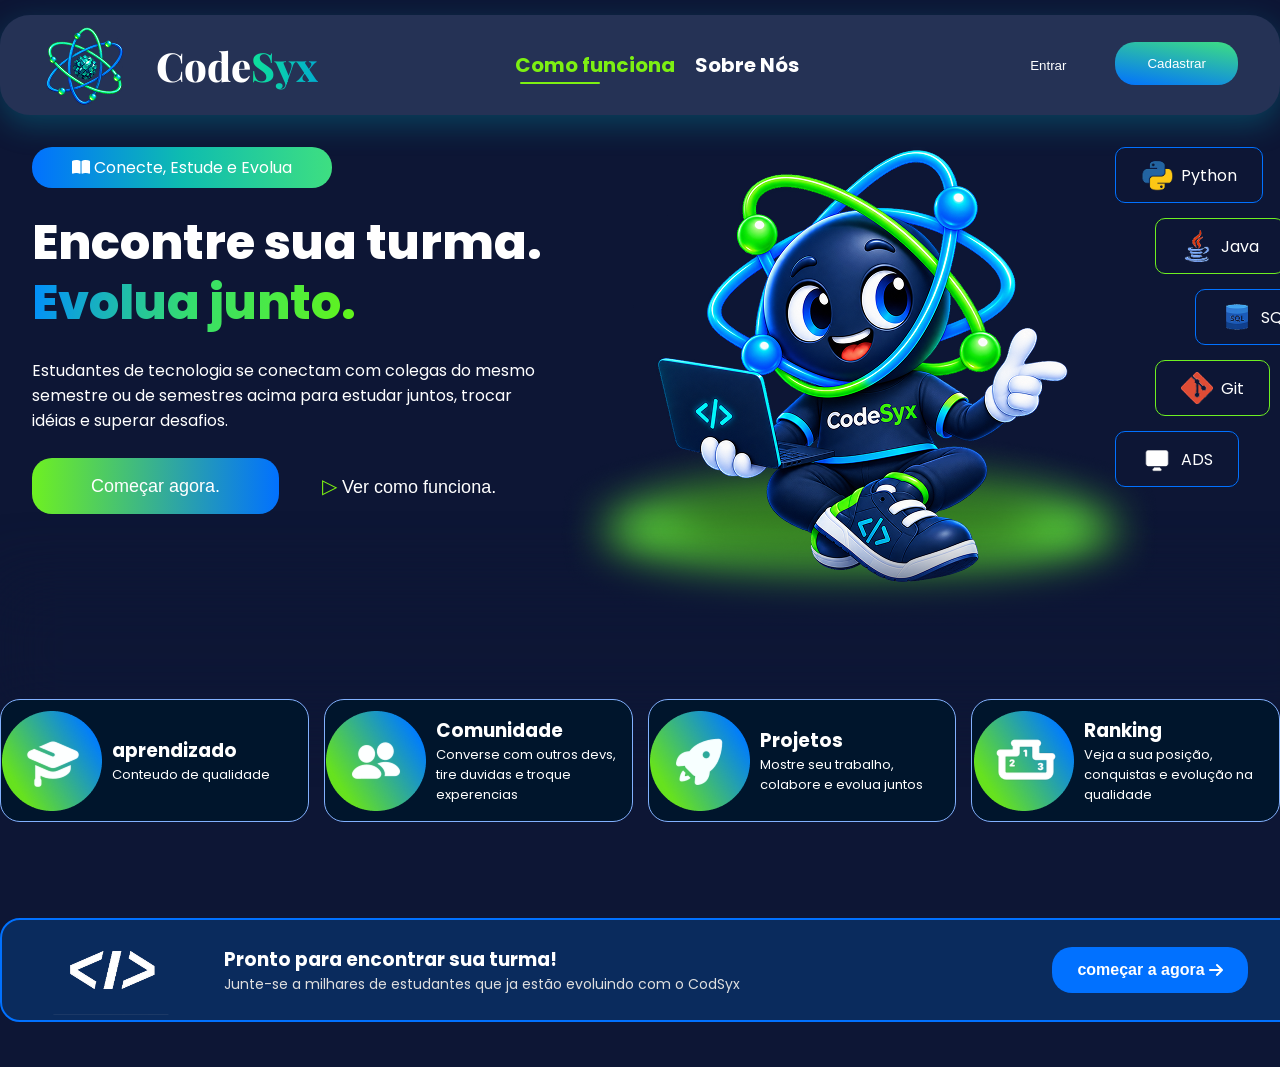
==== index.html @ c066e661 "link mascote" ====
<!DOCTYPE html>
<html lang="pt-br">

<head>
    <meta charset="UTF-8">
    <meta name="viewport" content="width=device-width, initial-scale=1.0">
    <link rel="stylesheet" href="assets/css/style.css">
    <link rel="stylesheet" href="https://cdnjs.cloudflare.com/ajax/libs/font-awesome/6.7.2/css/all.min.css">
    <title>CodeSyx</title>
</head>

<body>
    <div class="fundo-home">
        <header class="header-home">
            <div class="nav-home-header">
                <div class="logo">
                    <img src="assets/img/logo.png" alt="Logo CodeSyx">
                    <h2>Code<span>Syx</span></h2>
                </div>

                <nav class="nav-home">
                    <ul>
                        <li><a href="#comofunciona" class="ativo">Como funciona</a></li>
                        <li><a href="#sobrenos">Sobre Nós</a></li>
                    </ul>
                </nav>

                <div class="login">
                   <a href="pages/cadastro.html"><button class="btn login-entrar">Entrar</button></a>
                    <a href="pages/cadastro.html"><button class="btn cadastro">Cadastrar</button></a>
                </div>
            </div>
        </header>
        <main>


            <div class="hero-conteudo">
                <div class="escrita-home">
                    <span class="tag-toco-home"><i class="fa-solid fa-book-open"></i> Conecte, Estude e Evolua</span>
                    <h1>
                        Encontre sua turma. <span class="detalhe-titulo-h1">Evolua junto.</span></h1>
                    <p>Estudantes de tecnologia se conectam com colegas do mesmo semestre ou de semestres acima para
                        estudar
                        juntos, trocar idéias e superar desafios. </p>

                    <div class="hero-botoes">
                        <button class="btn-texto-hero primeiro-btn-hero">
                            Começar agora.
                        </button>
                        <button class="btn-texto-hero secundario-btn-hero"><span class="icone-play">▷</span> Ver como
                            funciona.</button>
                    </div>
                </div>
                <div class="hero-imagem">
                    <img src="assets/img/MASCOTE-HOME.png" alt="mascote CodeSyx">

                    <div class="tags-flutuantes">
                        <div class="tag azul-tag">
                            <img src="assets/img/Python.png" alt="">
                            <span>Python</span>
                        </div>
                        <div class="tag verde-tag">
                            <img src="assets/img/Java.png" alt="">
                            <span>Java</span>
                        </div>
                        <div class="tag azul-tag">
                            <img src="assets/img/SQL.png" alt="">
                            <span>SQL</span>
                        </div>
                        <div class="tag verde-tag">
                            <img src="assets/img/Git.png" alt="">
                            <span>Git</span>
                        </div>
                        <div class="tag azul-tag">
                            <img src="assets/img/ADS.png" alt="">
                            <span>ADS</span>
                        </div>


                    </div>
                </div>
            </div>

    </div>
    <div class="blur-home"></div>
    <div class="funcionalidades">
        <div class="card-funcionalidade">
            <img src="assets/img/aprendizado.png" alt="icone de livro">
            <div class="card-texto">
                <h3>aprendizado</h3>
                <p>Conteudo de qualidade</p>
            </div>
        </div>
        <div class="card-funcionalidade">
            <img src="assets/img/comunidade.png" alt="icone de pessoas">
            <div class="card-texto">
                <h3>Comunidade</h3>
                <p>Converse com outros devs, tire duvidas e troque experencias</p>
            </div>
        </div>
        <div class="card-funcionalidade">
            <img src="assets/img/projetos.png" alt="icone de foguete">
            <div class="card-texto">
                <h3>Projetos</h3>
                <p>Mostre seu trabalho, colabore e evolua juntos</p>
            </div>
        </div>
        <div class="card-funcionalidade">
            <img src="assets/img/rank.png" alt="icone de trofeu">
            <div class="card-texto">
                <h3>Ranking</h3>
                <p>Veja a sua posição, conquistas e evolução na qualidade</p>
            </div>
        </div>
    </div>

    <div class="cta-inferior">
        <img src="assets/img/progamadorhome.png" alt="">
        <div class="cta-texto">
            <h3>Pronto para encontrar sua turma!</h3>
            <p>Junte-se a milhares de estudantes que ja estão evoluindo com o CodSyx</p>
        </div>

        <button class="btn-cta-inferior">começar a agora  <i class="fa-solid fa-arrow-right"></i></button>

    </div>
    </main>
    <script src="assets/js/script.js"></script>
</body>

</html>
---- assets/css/style.css ----
@import url('https://fonts.googleapis.com/css2?family=Playfair+Display:wght@400;500;600;700&family=Poppins:wght@400;500;600;700&display=swap');

:root {
    --cor-de-fundo: #0D1635;
    --cor-principal01: #6EF022;
    --cor-principal02: #0171FF;
    --cor-letra-nav: #7DF012;
    --cor-letra-geral: #fff;
}

* {
    margin: 0;
    padding: 0;
    box-sizing: border-box;
}

body {
    font-family: 'Poppins', sans-serif;
    background-color: var(--cor-de-fundo);
    color: var(--cor-letra-geral);
}

header {
    display: flex;
    justify-content: center;
    align-items: center;

}

.nav-home-header {
    background-color: #253255;
    width: 1299px;
    height: 100px;
    display: flex;
    align-items: center;
    justify-items: center;
    justify-content: space-between;
    padding: 20px 40px;
    margin-top: 15px;
    border-radius: 30px;
    box-shadow: 0 10px 30px rgba(1, 165, 185, 0.3);
    border: 2px solid transparent;
    background:
        linear-gradient(#253255) padding-box,
        linear-gradient(90deg, #01A5B9, #0064A7) border-box;
}

.logo {
    display: flex;
    align-items: center;
    gap: 30px;
}

.logo h2 {
    font-family: 'Playfair Display', serif;
    font-size: 40px;
    font-weight: 800;
}

.logo span {
    background: linear-gradient(90deg, #0FE19A, #01AECE);
    background-clip: text;
    -webkit-text-fill-color: transparent;
}

.logo img {
    width: 84px;
    height: 82px;
}

.nav-home ul {
    display: flex;
    gap: 20px;
    list-style: none;
}

.nav-home ul li a {
    font-size: 20px;
    font-weight: 700;
    text-decoration: none;
    color: var(--cor-letra-geral);
}

.nav-home-header li a.ativo {
    color: var(--cor-letra-nav);
}

.nav-home-header li a:hover {
    color: var(--cor-letra-nav);
}

.nav-home-header li a {
    position: relative;
    color: var(--cor-letra-nav);
    text-decoration: none;
}

.nav-home-header li a::after {
    content: "";
    position: absolute;
    bottom: -5px;
    left: 28%;
    width: 0;
    height: 2px;
    background: var(--cor-letra-nav);
    border-radius: 10px;
    transform: translateX(-50%);
    transition: width 0.3s ease;
}

.nav-home-header li a:hover::after {
    width: 50%;
}

.nav-home-header li a:not(.ativo):hover::after {
    width: 50%;
}

.nav-home-header li a.ativo::after {
    width: 50%;
}

.login {
    display: flex;
    gap: 15px;
}

.btn {
    padding: 14px 32px;
    border-radius: 20px;
    border: none;
    color: var(--cor-letra-geral);
    transition: 0.5s ease;
}

.login-entrar {
    background-color: transparent;
    border: 2px solid transparent;
    background:
        linear-gradient(#253255) padding-box,
        linear-gradient(10deg, #0064A7, #0FE19A) border-box;
}

.cadastro {
    background: linear-gradient(10deg, #0171FF, #3EDF81);
}

.btn:hover {
    transition: 0.5s ease;
    transform: translateY(-5px);
}

.tag-toco-home {
    padding: 8px 25px;
    border-radius: 20px;
    text-align: center;
    width: 300px;
    background: linear-gradient(90deg, #0171FF, #0EBCB0, #3EDF81);

}

main {
    margin: 32px;
}

.escrita-home {
    display: flex;
    flex-direction: column;
    gap: 25px;
}

.escrita-home h1 {
    font-size: 48px;
    font-weight: 800;
    width: 523px;
    line-height: 60px;
}

.detalhe-titulo-h1 {
    width: 100px;
    background: linear-gradient(100deg, #008DFF, #36DF6C, #63F518);
    background-clip: text;
    -webkit-text-fill-color: transparent;

}

.escrita-home p {
    font-size: 16px;
    width: 516px;
}

.hero-botoes {
    display: flex;
    gap: 17px;
}

.btn-texto-hero {
    border-radius: 20px;
    border: none;
    font-size: 18px;
    font-weight: 300;
    color: var(--cor-letra-geral);
    transition: 0.5s ease;

}

.primeiro-btn-hero {
    padding: 15px 59px;
    background: linear-gradient(90deg, var(--cor-principal01), var(--cor-principal02));
}

.secundario-btn-hero {
    border: 1px solid transparent;
    background:
        linear-gradient(var(--cor-de-fundo)) padding-box,
        linear-gradient(90deg, var(--cor-principal02), var(--cor-principal01)) border-box;
    padding: 15px 25px;
}

.icone-play {
    font-size: 20px;
    color: var(--cor-letra-nav);
}

.btn-texto-hero:hover {
    transition: 0.5s ease;
    transform: translateY(-5px);
}

.fundo-home {
    background-image: url("../img/fundohome.png");
    background-repeat: no-repeat;
    background-position: center;
    background-size: cover;
    background-attachment: fixed;
}

.hero-conteudo {
    display: flex;
}

.hero-imagem {
    display: flex;
}

.tag {
    padding: 11px 25px;
    background-color: var(--cor-de-fundo);
    border-radius: 10px;
    display: flex;
    align-items: center;
    justify-content: center;
    gap: 8px;
    transition: 0.5s ease;
}

.tag img {
    width: 32px;
    height: 32px;
}

.tags-flutuantes {
    display: flex;
    flex-direction: column;
    gap: 15px;
    align-items: flex-start;
}

.azul-tag {
    border: 1px solid var(--cor-principal02);
}

.verde-tag {
    border: 1px solid var(--cor-principal01);
}

.tags-flutuantes .tag:nth-child(1) {
    margin-left: -50px;
}

.tags-flutuantes .tag:nth-child(2) {
    margin-left: -10px;
}

.tags-flutuantes .tag:nth-child(3) {
    margin-left: 30px;
}

.tags-flutuantes .tag:nth-child(4) {
    margin-left: -10px;
}

.tags-flutuantes .tag:nth-child(5) {
    margin-left: -50px;
}

.tags-flutuantes .tag:nth-child(1):hover {
    transition: 0.5s ease;
    transform: translateX(10px);
}

.tags-flutuantes .tag:nth-child(2):hover {
    transition: 0.5s ease;
    transform: translateX(10px);
}

.tags-flutuantes .tag:nth-child(3):hover {
    transition: 0.5s ease;
    transform: translateX(10px);
}

.tags-flutuantes .tag:nth-child(4):hover {
    transition: 0.5s ease;
    transform: translateX(10px);
}

.tags-flutuantes .tag:nth-child(5):hover {
    transition: 0.5s ease;
    transform: translateX(10px);
}

.blur-home {
    width: 1340px;
    height: 132px;
    position: relative;
    top: -80px;
    background-color: var(--cor-de-fundo);
    filter: blur(30px);
}

.card-funcionalidade {
    width: 349px;
    height: 123px;
    background-color: #00152C;
    border: 1px solid #82B1FE;
    border-radius: 20px;
    display: flex;
    align-items: center;
    justify-content: center;
    gap: 10px;
}

.funcionalidades {
    display: flex;
    gap: 15px;
    position: relative;
    top: -96px;
}

.card-funcionalidade img {
    width: 100px;
    height: 100px;
}

.card-texto p {
    font-size: 13px;
    width: 194px;
}

.cta-inferior {
    margin: 0 auto 45px;
    background-color: rgba(0, 124, 254, 0.2);
    width: 1300px;
    height: 100px;
    display: flex;
    align-items: center;
    justify-content: space-between;
    padding: 50px;
    border-radius: 20px;
    border: 2px solid var(--cor-principal02);
    
    
}
.cta-inferior img{
    width: 120px;
    height: 90px;
}

.cta-texto{
    position: relative;
    right: 130px;
}

.cta-texto h2{
    font-size: 22px;
    font-weight: 700;
}

.cta-texto p {
    font-size: 14px;
    color: #DFDFDF;
}

.btn-cta-inferior{
    background-color: var(--cor-principal02);
    border: none;
    padding: 14px 25px;
    border-radius: 20px;
    font-size: 16px;
    font-weight: 700;
    color: var(--cor-letra-geral);
    
}

.fa-arrow-right{
position: relative;
top: 1px;
}



.container-auth{
    position: relative;
    width: 1000px;
    height: 650px;
    margin: 40px auto;
    border-radius: 30px;
    overflow: hidden;
    background-color: var(--cor-de-fundo);
    box-shadow: 0 0 40px rgba(1, 165, 185, 0.3);
}

.card-auth,
.lado-mascote {
    transition: transform 0.8s ease;
}

.card-auth{
    position: absolute;
    top: 16px;
    bottom: 16px;
    left: 20px;
    width: calc(-50%-40px);
    padding: 24px 36px;
    display: flex;
    flex-direction: column;
    justify-content: center;
    border: 2px solid transparent;
    border-radius: 26px;
    background: linear-gradient(var(--cor-de-fundo)) padding-box,
    linear-gradient(160deg, #01A5B9, #0064A7) border-box;
}

.card-auth .logo {
    display: flex;
    flex-direction: column;
    justify-content: center;
    gap: 2px;
}

.card-auth .logo img{
    width: 48px;
    height: auto;
}

.card-auth .logo h2{
    font-size: 1.9rem;
}

.subtitulo-auth {
    text-align: center;
    font-size: 0.9rem;
    font-weight: 600px;
    margin: 8px 0 16px;
}

.tela-login {
    display: none;
}

.grupo-input {
    display: flex;
    flex-direction: column;
    gap: 4px;
    margin-bottom: 10px;
}

.grupo-input label{
    font-size: 0.75ren;
}

.grupo-input,
.input-select {
    padding: 8px 12px;
    border: 1px solid #1fa9a0;
    border-radius: 8px;
    background-color: #16224d;
    color: var(--cor-letra-geral);
    font-family: inherit;
    font-size: 0.8rem;
}

.input-select option {
    background-color: #16224d;
}

.grupo-input input:focus,
.input-select:focus {
    outline: 2px solid #3EDF81;
}

.grupo-input input:-webkit-autofill {
    -webkit-box-shadow: 0 0 0 100px #16224d inset;
    -webkit-text-fill-color: #fff;
}

.btn-primeiro {
    padding: 11px;
    border: none;
    border-radius: 20px;
    background: linear-gradient(90deg, #3EDF81, var(--cor-principal02));
    color: var(--cor-letra-geral);
    font-family: inherit;
    font-size: 0.95rem;
    font-weight: 700;
    cursor: pointer;
    transition: transform 0.5s ease;
    
}

.btn-full {
    width: 100%;
    margin-top: 6px;

}

.btn-primeiro:hover {
    transform: translateY(-4px);
}

.link-alternativo {
    text-align: center;
    font-size: 0.75rem;
    margin-top: 12px;
}

.link-alternativo A {
    color: #3EDF81;
    text-decoration: none;

}

.lado-mascote{ 
    position: absolute;
    top: 0;
    width: 50%;
    left: 50%;
    height: 100%;
    display: flex;
    flex-direction: column;
    align-items: center;
    justify-content: center;
    text-align: center;
    background-color:#0B2A45;
    background-image:url("../img/mascote.png");
    background-size: cover;
    background-position: center;

}

.mascote{
    width: 75%;
    max-height: 390px;
    transition: transform 0.8s ease;
}

.frase {
    max-width: 350px;
    margin-top: 12px;
    font-size: 0.95rem;
    font-weight: 500;

}

.container-auth.invertido .card-auth {
    transform: translateX(calc(100% + 40px));
}

.container-auth.invertido .lado-mascote {
    transform: translateX(-100%);
}

.container-auth.invertido .mascote {
    transform: scaleX(-1);
}

.container-auth.invertido .tela-login {
    display: block;
}

.container-auth.invertido .tela-cadastro {
    display: none;
}

.sem-animacao,
.semanimacao * {
    transition: none !important;
}
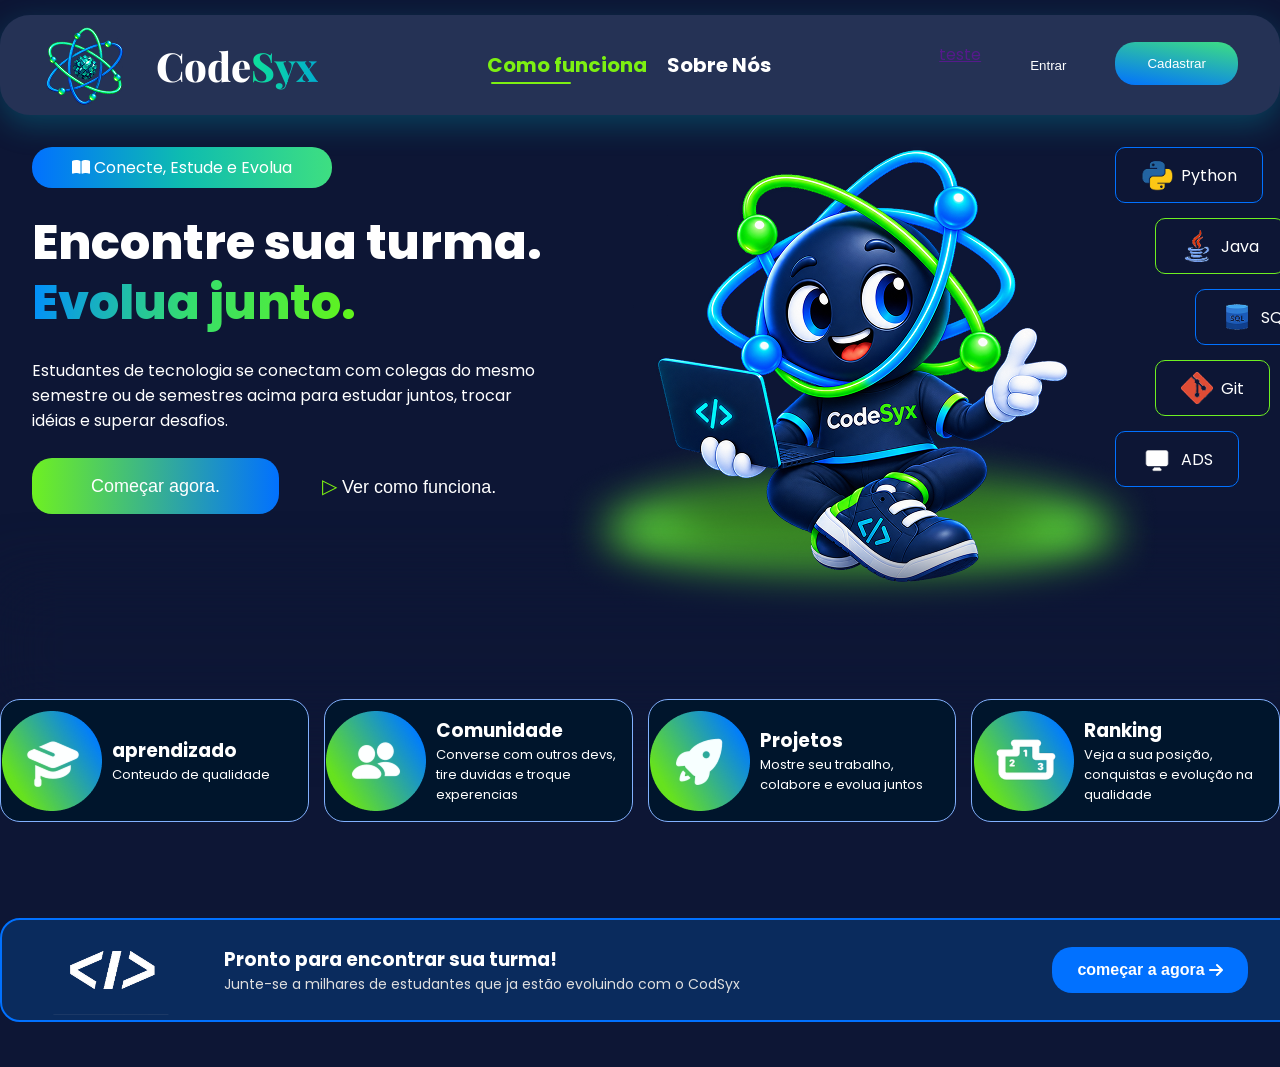
==== commit acf94314: "Agora foi" ====
--- a/index.html
+++ b/index.html
@@ -26,6 +26,7 @@
                 </nav>
 
                 <div class="login">
+                    <a href="">teste</a>
                    <a href="pages/cadastro.html"><button class="btn login-entrar">Entrar</button></a>
                     <a href="pages/cadastro.html"><button class="btn cadastro">Cadastrar</button></a>
                 </div>
--- a/assets/css/style.css
+++ b/assets/css/style.css
@@ -407,8 +407,6 @@
 top: 1px;
 }
 
-
-
 .container-auth{
     position: relative;
     width: 1000px;
@@ -596,3 +594,4 @@
 .semanimacao * {
     transition: none !important;
 }
+
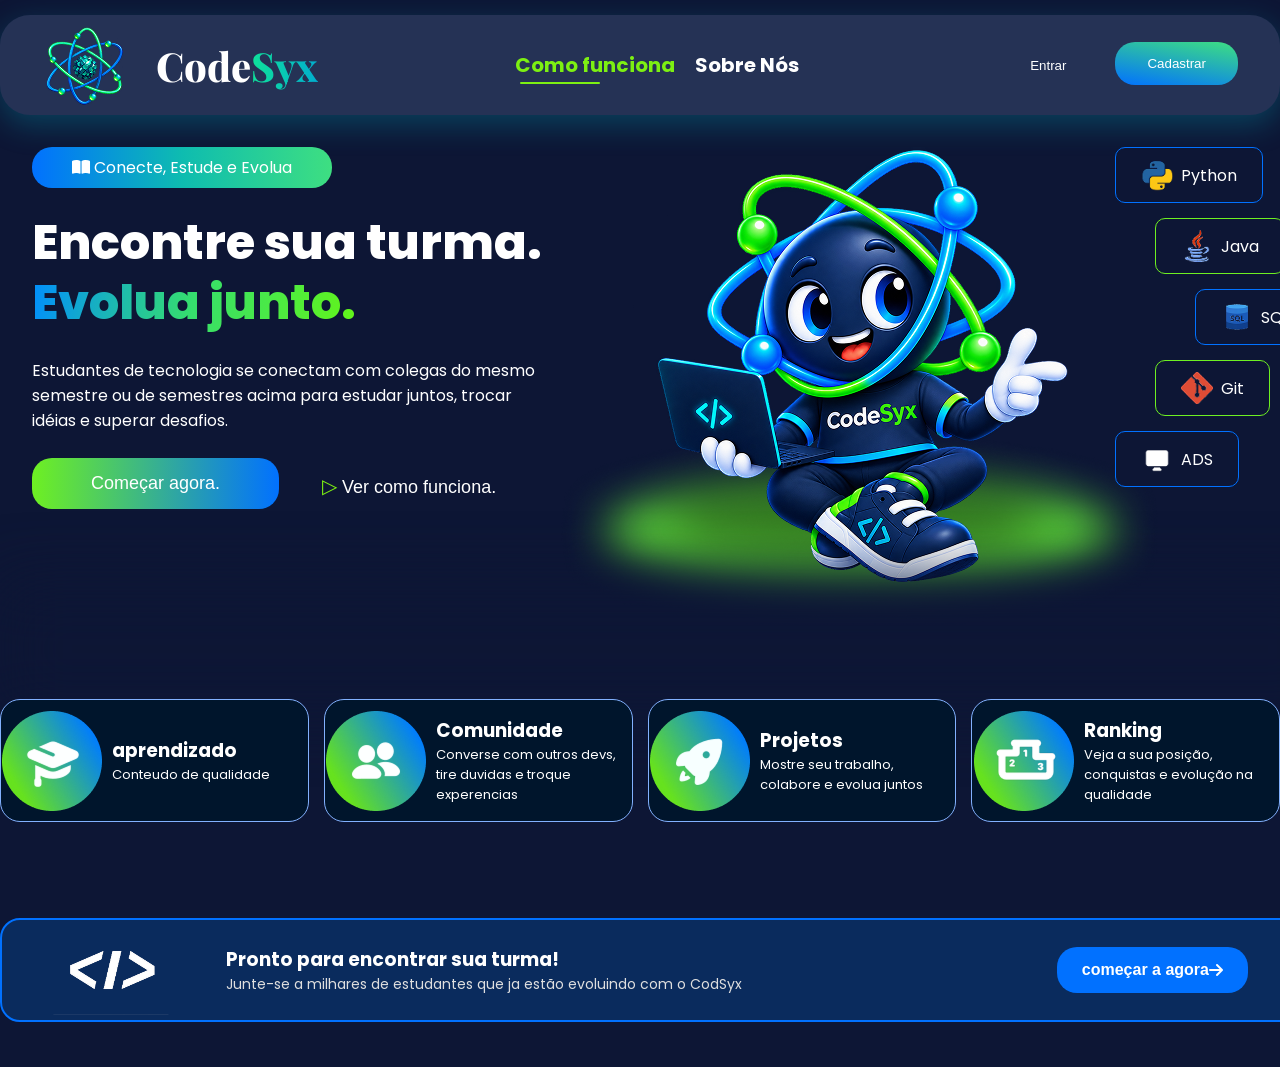
==== commit b83a1908: "Ajustando links dos botões" ====
--- a/index.html
+++ b/index.html
@@ -21,13 +21,12 @@
                 <nav class="nav-home">
                     <ul>
                         <li><a href="#comofunciona" class="ativo">Como funciona</a></li>
-                        <li><a href="#sobrenos">Sobre Nós</a></li>
+                        <li><a href="pages/sobrenos.html">Sobre Nós</a></li>
                     </ul>
                 </nav>
 
                 <div class="login">
-                    <a href="">teste</a>
-                   <a href="pages/cadastro.html"><button class="btn login-entrar">Entrar</button></a>
+                    <a href="pages/cadastro.html"><button class="btn login-entrar">Entrar</button></a>
                     <a href="pages/cadastro.html"><button class="btn cadastro">Cadastrar</button></a>
                 </div>
             </div>
@@ -45,11 +44,13 @@
                         juntos, trocar idéias e superar desafios. </p>
 
                     <div class="hero-botoes">
-                        <button class="btn-texto-hero primeiro-btn-hero">
-                            Começar agora.
-                        </button>
-                        <button class="btn-texto-hero secundario-btn-hero"><span class="icone-play">▷</span> Ver como
-                            funciona.</button>
+                        <a href="pages/cadastro.html"><button class="btn-texto-hero primeiro-btn-hero">
+                                Começar agora.
+                            </button></a>
+
+                        <a href="pages/sobrenos.html"><button class="btn-texto-hero secundario-btn-hero"><span
+                                    class="icone-play">▷</span> Ver como
+                                funciona.</button></a>
                     </div>
                 </div>
                 <div class="hero-imagem">
@@ -122,7 +123,8 @@
             <p>Junte-se a milhares de estudantes que ja estão evoluindo com o CodSyx</p>
         </div>
 
-        <button class="btn-cta-inferior">começar a agora  <i class="fa-solid fa-arrow-right"></i></button>
+        <a href="pages/cadastro.html"><button class="btn-cta-inferior">começar a agora<i
+                    class="fa-solid fa-arrow-right"></i></button></a>
 
     </div>
     </main>
--- a/assets/css/style.css
+++ b/assets/css/style.css
@@ -85,10 +85,6 @@
     color: var(--cor-letra-nav);
 }
 
-.nav-home-header li a:hover {
-    color: var(--cor-letra-nav);
-}
-
 .nav-home-header li a {
     position: relative;
     color: var(--cor-letra-nav);
@@ -406,124 +402,136 @@
 position: relative;
 top: 1px;
 }
-
-.container-auth{
-    position: relative;
+/* cadastro e login */
+
+/* caixa grande no meio da tela, com as duas metades dentro */
+.container-auth {
+    position: relative; /* deixa as metades se posicionarem dentro dela */
     width: 1000px;
     height: 650px;
-    margin: 40px auto;
+    margin: 40px auto; /* auto nos lados centraliza */
     border-radius: 30px;
-    overflow: hidden;
+    overflow: hidden; /* o que passar da caixa some, senao o mascote vaza na troca */
     background-color: var(--cor-de-fundo);
     box-shadow: 0 0 40px rgba(1, 165, 185, 0.3);
 }
 
+/* as duas metades com a mesma animacao, senao uma chega antes da outra */
 .card-auth,
 .lado-mascote {
-    transition: transform 0.8s ease;
-}
-
-.card-auth{
-    position: absolute;
+    transition: transform 0.8s ease; /* transition faz a mudanca acontecer devagar em vez de pular */
+}
+
+/* lado do formulario */
+.card-auth {
+    position: absolute; /* fica onde eu mandar dentro da caixa */
     top: 16px;
     bottom: 16px;
     left: 20px;
-    width: calc(-50%-40px);
+    width: calc(50% - 40px); /* calc faz a conta: metade da caixa menos as margens */
     padding: 24px 36px;
     display: flex;
     flex-direction: column;
-    justify-content: center;
-    border: 2px solid transparent;
+    justify-content: center; /* conteudo no meio da altura */
+    border: 2px solid transparent; /* borda invisivel, o degrade aparece por baixo */
     border-radius: 26px;
-    background: linear-gradient(var(--cor-de-fundo)) padding-box,
-    linear-gradient(160deg, #01A5B9, #0064A7) border-box;
-}
-
+    /* pra borda ter degrade: fundo liso por dentro e o degrade por fora */
+    background:
+        linear-gradient(var(--cor-de-fundo)) padding-box,
+        linear-gradient(160deg, #01A5B9, #0064A7) border-box;
+}
+
+/* na home a logo fica deitada, aqui fica uma em cima da outra */
 .card-auth .logo {
-    display: flex;
     flex-direction: column;
     justify-content: center;
     gap: 2px;
 }
 
-.card-auth .logo img{
+.card-auth .logo img {
     width: 48px;
-    height: auto;
-}
-
-.card-auth .logo h2{
-    font-size: 1.9rem;
+    height: auto; /* auto mantem a proporcao, nao achata */
+}
+
+.card-auth .logo h2 {
+    font-size: 1.9rem; /* rem usa como base a letra padrao da pagina */
 }
 
 .subtitulo-auth {
     text-align: center;
     font-size: 0.9rem;
-    font-weight: 600px;
+    font-weight: 600;
     margin: 8px 0 16px;
 }
 
+/* so uma tela por vez: cadastro e o padrao, login aparece com o invertido */
 .tela-login {
-    display: none;
-}
-
+    display: none; /* none some e nem ocupa espaco */
+}
+
+/* campos */
 .grupo-input {
     display: flex;
-    flex-direction: column;
-    gap: 4px;
+    flex-direction: column; /* label em cima, input embaixo */
+    gap: 4px; /* espacinho entre os dois */
     margin-bottom: 10px;
 }
 
-.grupo-input label{
-    font-size: 0.75ren;
-}
-
-.grupo-input,
+.grupo-input label {
+    font-size: 0.75rem;
+}
+
+.grupo-input input,
 .input-select {
     padding: 8px 12px;
-    border: 1px solid #1fa9a0;
+    border: 1px solid #1FA9A0;
     border-radius: 8px;
-    background-color: #16224d;
+    background-color: #16224D;
     color: var(--cor-letra-geral);
-    font-family: inherit;
+    font-family: inherit; /* pega a mesma fonte do resto do site */
     font-size: 0.8rem;
 }
 
+/* sem isso a lista do select fica com fundo branco */
 .input-select option {
-    background-color: #16224d;
-}
-
+    background-color: #16224D;
+}
+
+/* contorno verde quando clica no campo */
 .grupo-input input:focus,
 .input-select:focus {
     outline: 2px solid #3EDF81;
 }
 
+/* o navegador pinta de branco quando preenche e-mail e senha sozinho,
+   isso aqui forca a cor escura de volta */
 .grupo-input input:-webkit-autofill {
-    -webkit-box-shadow: 0 0 0 100px #16224d inset;
+    -webkit-box-shadow: 0 0 0 100px #16224D inset;
     -webkit-text-fill-color: #fff;
 }
 
+/* botao e link de baixo */
 .btn-primeiro {
     padding: 11px;
     border: none;
     border-radius: 20px;
-    background: linear-gradient(90deg, #3EDF81, var(--cor-principal02));
+    background: linear-gradient(90deg, #3EDF81, var(--cor-principal02)); /* do verde pro azul */
     color: var(--cor-letra-geral);
     font-family: inherit;
     font-size: 0.95rem;
     font-weight: 700;
-    cursor: pointer;
-    transition: transform 0.5s ease;
-    
+    cursor: pointer; /* vira a maozinha */
+    transition: 0.5s ease;
 }
 
 .btn-full {
     width: 100%;
     margin-top: 6px;
-
-}
-
+}
+
+/* botao sobe um pouquinho no hover */
 .btn-primeiro:hover {
-    transform: translateY(-4px);
+    transform: translateY(-4px); /* transform move sem bagunçar o resto, -4px e pra cima */
 }
 
 .link-alternativo {
@@ -532,56 +540,61 @@
     margin-top: 12px;
 }
 
-.link-alternativo A {
+.link-alternativo a {
     color: #3EDF81;
-    text-decoration: none;
-
-}
-
-.lado-mascote{ 
+    text-decoration: none; /* tira o sublinhado padrao */
+}
+
+/* lado do mascote */
+.lado-mascote {
     position: absolute;
     top: 0;
+    left: 50%; /* comeca na metade da caixa */
     width: 50%;
-    left: 50%;
     height: 100%;
+    padding: 20px;
     display: flex;
     flex-direction: column;
-    align-items: center;
-    justify-content: center;
+    align-items: center; /* centraliza na horizontal */
+    justify-content: center; /* centraliza na vertical */
     text-align: center;
-    background-color:#0B2A45;
-    background-image:url("../img/mascote.png");
-    background-size: cover;
+    background-color: #0b2a45; /* cor reserva se a imagem nao carregar */
+    background-image: url("../img/fundo-rede.png");
+    background-size: cover; /* preenche tudo sem esticar */
     background-position: center;
-
-}
-
-.mascote{
+}
+
+.mascote {
     width: 75%;
     max-height: 390px;
     transition: transform 0.8s ease;
 }
 
 .frase {
-    max-width: 350px;
+    max-width: 340px;
     margin-top: 12px;
     font-size: 0.95rem;
     font-weight: 500;
-
-}
-
+}
+
+/* login: o js coloca a classe invertido e tudo troca de lado */
+
+/* formulario vai pra direita */
 .container-auth.invertido .card-auth {
-    transform: translateX(calc(100% + 40px));
-}
-
+    transform: translateX(calc(100% + 40px)); /* translateX empurra pro lado */
+}
+
+/* mascote vai pra esquerda */
 .container-auth.invertido .lado-mascote {
     transform: translateX(-100%);
 }
 
+/* mascote vira de lado igual no figma */
 .container-auth.invertido .mascote {
-    transform: scaleX(-1);
-}
-
+    transform: scaleX(-1); /* scaleX(-1) espelha, tipo espelho */
+}
+
+/* mostra o login e esconde o cadastro */
 .container-auth.invertido .tela-login {
     display: block;
 }
@@ -590,8 +603,9 @@
     display: none;
 }
 
+/* abre direto no cadastro sem animar, o js usa isso */
 .sem-animacao,
-.semanimacao * {
-    transition: none !important;
-}
-
+.sem-animacao * {
+    padding: 0;
+    transition: none !important; /* important passa por cima de qualquer regra, so usa quando precisa */
+}
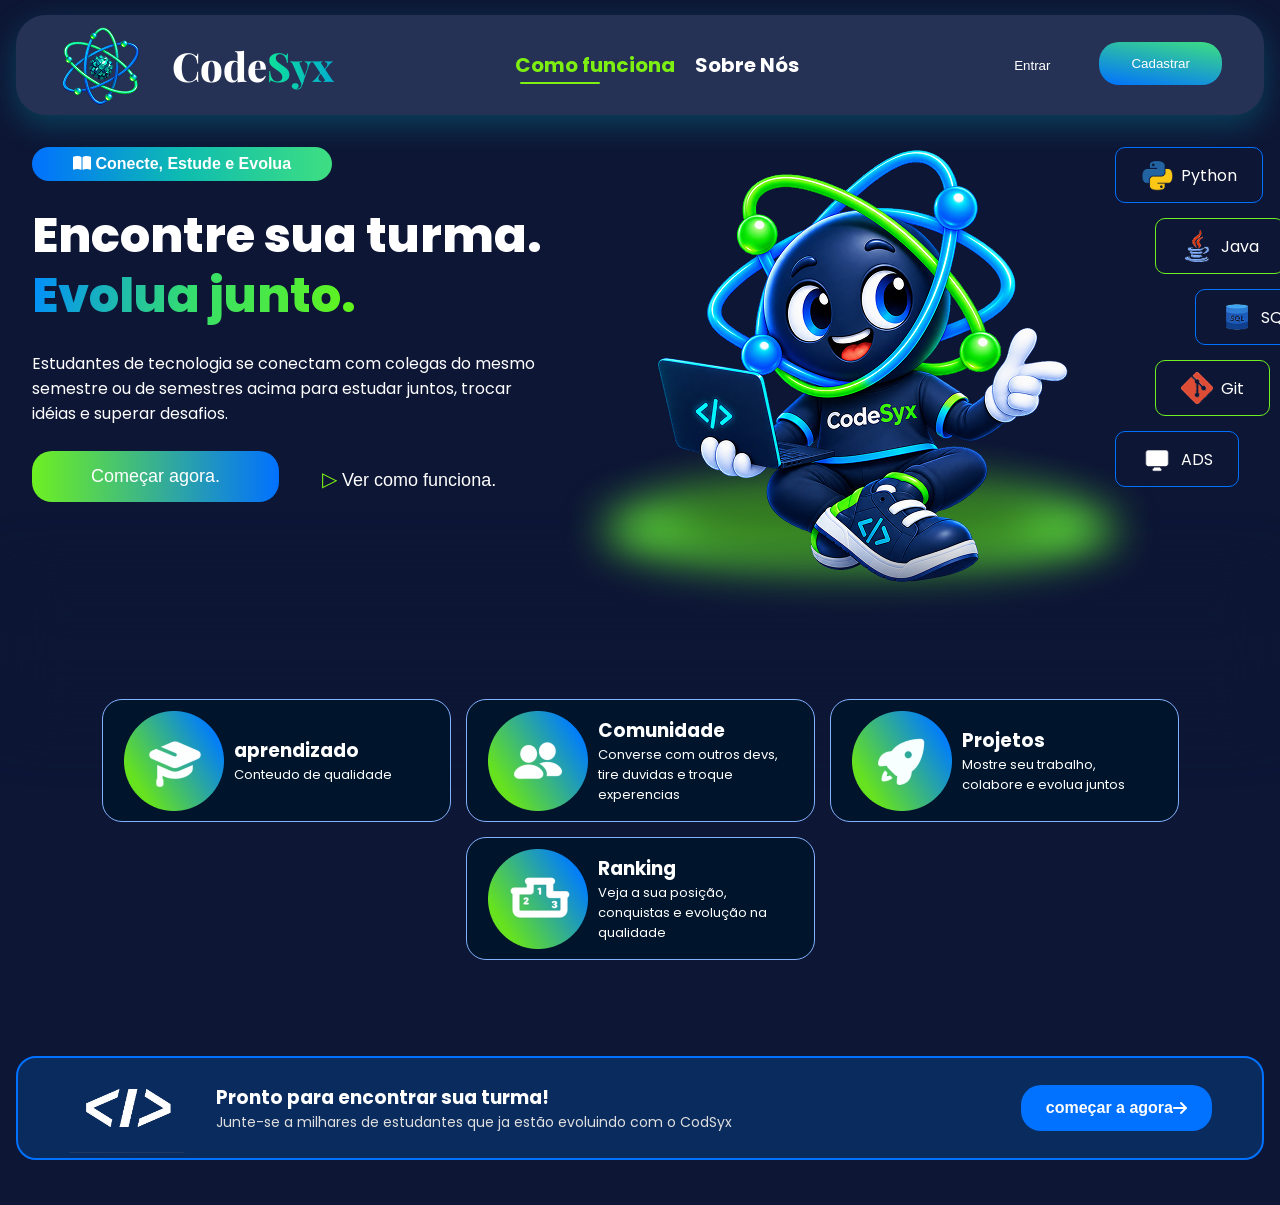
==== commit 236ebf8a: "Ajuste sobre nós e responsividade" ====
--- a/index.html
+++ b/index.html
@@ -11,26 +11,34 @@
 
 <body>
     <div class="fundo-home">
-        <header class="header-home">
-            <div class="nav-home-header">
-                <div class="logo">
-                    <img src="assets/img/logo.png" alt="Logo CodeSyx">
-                    <h2>Code<span>Syx</span></h2>
-                </div>
+       <header class="header-home">
+    <input type="checkbox" id="menu-toggle" class="menu-toggle">
 
-                <nav class="nav-home">
-                    <ul>
-                        <li><a href="#comofunciona" class="ativo">Como funciona</a></li>
-                        <li><a href="pages/sobrenos.html">Sobre Nós</a></li>
-                    </ul>
-                </nav>
+    <div class="nav-home-header">
+        <div class="logo">
+            <img src="assets/img/logo.png" alt="Logo CodeSyx">
+            <h2>Code<span>Syx</span></h2>
+        </div>
 
-                <div class="login">
-                    <a href="pages/cadastro.html"><button class="btn login-entrar">Entrar</button></a>
-                    <a href="pages/cadastro.html"><button class="btn cadastro">Cadastrar</button></a>
-                </div>
-            </div>
-        </header>
+        <label for="menu-toggle" class="hamburguer" aria-label="Abrir menu">
+            <span></span>
+            <span></span>
+            <span></span>
+        </label>
+
+        <nav class="nav-home">
+            <ul>
+                <li><a href="#comofunciona" class="ativo">Como funciona</a></li>
+                <li><a href="pages/sobrenos.html">Sobre Nós</a></li>
+            </ul>
+        </nav>
+
+        <div class="login">
+            <a href="pages/cadastro.html"><button class="btn login-entrar">Entrar</button></a>
+            <a href="pages/cadastro.html"><button class="btn cadastro">Cadastrar</button></a>
+        </div>
+    </div>
+</header>
         <main>
 
 
--- a/assets/css/style.css
+++ b/assets/css/style.css
@@ -1,3 +1,5 @@
+
+
 @import url('https://fonts.googleapis.com/css2?family=Playfair+Display:wght@400;500;600;700&family=Poppins:wght@400;500;600;700&display=swap');
 
 :root {
@@ -108,10 +110,6 @@
     width: 50%;
 }
 
-.nav-home-header li a:not(.ativo):hover::after {
-    width: 50%;
-}
-
 .nav-home-header li a.ativo::after {
     width: 50%;
 }
@@ -151,6 +149,7 @@
     border-radius: 20px;
     text-align: center;
     width: 300px;
+    font-weight: 600;
     background: linear-gradient(90deg, #0171FF, #0EBCB0, #3EDF81);
 
 }
@@ -402,210 +401,487 @@
 position: relative;
 top: 1px;
 }
-/* cadastro e login */
-
-/* caixa grande no meio da tela, com as duas metades dentro */
-.container-auth {
-    position: relative; /* deixa as metades se posicionarem dentro dela */
-    width: 1000px;
-    height: 650px;
-    margin: 40px auto; /* auto nos lados centraliza */
-    border-radius: 30px;
-    overflow: hidden; /* o que passar da caixa some, senao o mascote vaza na troca */
-    background-color: var(--cor-de-fundo);
-    box-shadow: 0 0 40px rgba(1, 165, 185, 0.3);
-}
-
-/* as duas metades com a mesma animacao, senao uma chega antes da outra */
-.card-auth,
-.lado-mascote {
-    transition: transform 0.8s ease; /* transition faz a mudanca acontecer devagar em vez de pular */
-}
-
-/* lado do formulario */
-.card-auth {
-    position: absolute; /* fica onde eu mandar dentro da caixa */
-    top: 16px;
-    bottom: 16px;
-    left: 20px;
-    width: calc(50% - 40px); /* calc faz a conta: metade da caixa menos as margens */
-    padding: 24px 36px;
+
+.sobre-main {
+    max-width: 1300px;
+    margin: 0 auto;
+    padding: 60px 32px 80px;
     display: flex;
     flex-direction: column;
-    justify-content: center; /* conteudo no meio da altura */
-    border: 2px solid transparent; /* borda invisivel, o degrade aparece por baixo */
-    border-radius: 26px;
-    /* pra borda ter degrade: fundo liso por dentro e o degrade por fora */
+    gap: 90px;
+}
+
+.sobre-hero {
+    display: flex;
+    flex-direction: column;
+    align-items: center;
+    gap: 22px;
+    text-align: center;
+}
+
+.sobre-hero h1 {
+    max-width: 760px;
+    font-size: 46px;
+    font-weight: 800;
+    line-height: 58px;
+}
+
+.sobre-hero .detalhe-titulo-h1 {
+    width: auto;
+}
+
+.sobre-hero p {
+    max-width: 560px;
+    font-size: 16px;
+    color: #DFDFDF;
+}
+
+.sobre-pilares {
+    display: grid;
+    grid-template-columns: repeat(3, minmax(0, 1fr));
+    gap: 24px;
+}
+
+.pilar-card {
+    padding: 36px 30px;
+    display: flex;
+    flex-direction: column;
+    gap: 14px;
+    align-items: center;
+    justify-content: center;
+    border: 2px solid transparent;
+    border-radius: 20px;
+    background:
+        linear-gradient(#00152C) padding-box,
+        linear-gradient(135deg, var(--cor-principal02), var(--cor-principal01)) border-box;
+    transition: 0.5s ease;
+}
+
+.pilar-card:hover {
+    transform: translateY(-8px);
+    box-shadow: 0 10px 30px rgba(1, 165, 185, 0.3);
+}
+
+.pilar-icone {
+    width: 56px;
+    height: 56px;
+    display: grid;
+    place-items: center;
+    border-radius: 16px;
+    background: linear-gradient(135deg, var(--cor-principal02), var(--cor-principal01));
+    font-size: 24px;
+}
+
+.pilar-card h2 {
+    font-size: 26px;
+    font-weight: 700;
+}
+
+.pilar-card p {
+    font-size: 15px;
+    line-height: 1.7;
+    color: #DFDFDF;
+    text-align: center;
+}
+
+.pilar-valores {
+    list-style: none;
+    display: flex;
+    flex-direction: column;
+    gap: 12px;
+}
+
+.pilar-valores li {
+    display: flex;
+    align-items: center;
+    gap: 10px;
+    font-size: 15px;
+    text-align: center;
+    color: #DFDFDF;
+}
+
+.pilar-valores i {
+    color: var(--cor-letra-nav);
+}
+
+.sobre-devs {
+    display: flex;
+    flex-direction: column;
+    align-items: center;
+    gap: 12px;
+}
+
+.devs-titulo {
+    font-size: 38px;
+    font-weight: 800;
+}
+
+.devs-titulo .detalhe-titulo-h1 {
+    width: auto;
+}
+
+.devs-subtitulo {
+    margin-bottom: 30px;
+    font-size: 16px;
+    color: #DFDFDF;
+}
+
+.devs-lista {
+    width: 100%;
+    display: grid;
+    grid-template-columns: repeat(4, minmax(0, 1fr));
+    gap: 24px;
+}
+
+.dev-card {
+    padding: 30px 20px;
+    display: flex;
+    flex-direction: column;
+    align-items: center;
+    gap: 8px;
+    text-align: center;
+    border: 2px solid transparent;
+    border-radius: 20px;
+    background:
+        linear-gradient(#253255) padding-box,
+        linear-gradient(90deg, #01A5B9, #0064A7) border-box;
+    box-shadow: 0 10px 30px rgba(1, 165, 185, 0.2);
+    transition: 0.5s ease;
+}
+
+.dev-card:hover {
+    transform: translateY(-8px);
+}
+
+.dev-foto {
+    width: 130px;
+    height: 130px;
+    margin-bottom: 10px;
+    border: 3px solid transparent;
+    border-radius: 50%;
+    object-fit: cover;
     background:
         linear-gradient(var(--cor-de-fundo)) padding-box,
-        linear-gradient(160deg, #01A5B9, #0064A7) border-box;
-}
-
-/* na home a logo fica deitada, aqui fica uma em cima da outra */
-.card-auth .logo {
-    flex-direction: column;
-    justify-content: center;
-    gap: 2px;
-}
-
-.card-auth .logo img {
-    width: 48px;
-    height: auto; /* auto mantem a proporcao, nao achata */
-}
-
-.card-auth .logo h2 {
-    font-size: 1.9rem; /* rem usa como base a letra padrao da pagina */
-}
-
-.subtitulo-auth {
-    text-align: center;
-    font-size: 0.9rem;
+        linear-gradient(135deg, var(--cor-principal01), var(--cor-principal02)) border-box;
+}
+
+.dev-nome {
+    font-size: 19px;
+    font-weight: 700;
+}
+
+.dev-cargo {
+    font-size: 13px;
+    color: var(--cor-letra-nav);
+}
+
+.dev-links {
+    margin-top: 14px;
+    display: flex;
+    gap: 10px;
+}
+
+.dev-link {
+    padding: 8px 14px;
+    display: flex;
+    align-items: center;
+    gap: 6px;
+    border: 1px solid var(--cor-principal02);
+    border-radius: 20px;
+    color: var(--cor-letra-geral);
+    font-size: 12px;
     font-weight: 600;
-    margin: 8px 0 16px;
-}
-
-/* so uma tela por vez: cadastro e o padrao, login aparece com o invertido */
-.tela-login {
-    display: none; /* none some e nem ocupa espaco */
-}
-
-/* campos */
-.grupo-input {
-    display: flex;
-    flex-direction: column; /* label em cima, input embaixo */
-    gap: 4px; /* espacinho entre os dois */
-    margin-bottom: 10px;
-}
-
-.grupo-input label {
-    font-size: 0.75rem;
-}
-
-.grupo-input input,
-.input-select {
-    padding: 8px 12px;
-    border: 1px solid #1FA9A0;
-    border-radius: 8px;
-    background-color: #16224D;
-    color: var(--cor-letra-geral);
-    font-family: inherit; /* pega a mesma fonte do resto do site */
-    font-size: 0.8rem;
-}
-
-/* sem isso a lista do select fica com fundo branco */
-.input-select option {
-    background-color: #16224D;
-}
-
-/* contorno verde quando clica no campo */
-.grupo-input input:focus,
-.input-select:focus {
-    outline: 2px solid #3EDF81;
-}
-
-/* o navegador pinta de branco quando preenche e-mail e senha sozinho,
-   isso aqui forca a cor escura de volta */
-.grupo-input input:-webkit-autofill {
-    -webkit-box-shadow: 0 0 0 100px #16224D inset;
-    -webkit-text-fill-color: #fff;
-}
-
-/* botao e link de baixo */
-.btn-primeiro {
-    padding: 11px;
-    border: none;
-    border-radius: 20px;
-    background: linear-gradient(90deg, #3EDF81, var(--cor-principal02)); /* do verde pro azul */
-    color: var(--cor-letra-geral);
-    font-family: inherit;
-    font-size: 0.95rem;
-    font-weight: 700;
-    cursor: pointer; /* vira a maozinha */
-    transition: 0.5s ease;
-}
-
-.btn-full {
-    width: 100%;
-    margin-top: 6px;
-}
-
-/* botao sobe um pouquinho no hover */
-.btn-primeiro:hover {
-    transform: translateY(-4px); /* transform move sem bagunçar o resto, -4px e pra cima */
-}
-
-.link-alternativo {
-    text-align: center;
-    font-size: 0.75rem;
-    margin-top: 12px;
-}
-
-.link-alternativo a {
-    color: #3EDF81;
-    text-decoration: none; /* tira o sublinhado padrao */
-}
-
-/* lado do mascote */
-.lado-mascote {
-    position: absolute;
-    top: 0;
-    left: 50%; /* comeca na metade da caixa */
-    width: 50%;
-    height: 100%;
-    padding: 20px;
-    display: flex;
-    flex-direction: column;
-    align-items: center; /* centraliza na horizontal */
-    justify-content: center; /* centraliza na vertical */
-    text-align: center;
-    background-color: #0b2a45; /* cor reserva se a imagem nao carregar */
-    background-image: url("../img/fundo-rede.png");
-    background-size: cover; /* preenche tudo sem esticar */
-    background-position: center;
-}
-
-.mascote {
-    width: 75%;
-    max-height: 390px;
-    transition: transform 0.8s ease;
-}
-
-.frase {
-    max-width: 340px;
-    margin-top: 12px;
-    font-size: 0.95rem;
-    font-weight: 500;
-}
-
-/* login: o js coloca a classe invertido e tudo troca de lado */
-
-/* formulario vai pra direita */
-.container-auth.invertido .card-auth {
-    transform: translateX(calc(100% + 40px)); /* translateX empurra pro lado */
-}
-
-/* mascote vai pra esquerda */
-.container-auth.invertido .lado-mascote {
-    transform: translateX(-100%);
-}
-
-/* mascote vira de lado igual no figma */
-.container-auth.invertido .mascote {
-    transform: scaleX(-1); /* scaleX(-1) espelha, tipo espelho */
-}
-
-/* mostra o login e esconde o cadastro */
-.container-auth.invertido .tela-login {
-    display: block;
-}
-
-.container-auth.invertido .tela-cadastro {
+    text-decoration: none;
+    transition: 0.3s ease;
+}
+
+.dev-link:hover {
+    background: linear-gradient(10deg, #0171FF, #3EDF81);
+    border-color: transparent;
+}
+
+@media (max-width: 1100px) {
+    .sobre-pilares {
+        grid-template-columns: 1fr;
+    }
+
+    .devs-lista {
+        grid-template-columns: repeat(2, minmax(0, 1fr));
+    }
+}
+
+@media (max-width: 600px) {
+    .sobre-hero h1 {
+        font-size: 32px;
+        line-height: 42px;
+    }
+
+    .devs-lista {
+        grid-template-columns: 1fr;
+    }
+}
+
+/* Menu hambúrguer escondido*/
+.menu-toggle {
     display: none;
 }
 
-/* abre direto no cadastro sem animar, o js usa isso */
-.sem-animacao,
-.sem-animacao * {
-    padding: 0;
-    transition: none !important; /* important passa por cima de qualquer regra, so usa quando precisa */
+.hamburguer {
+    display: none;
+}
+
+/* Telas médias */
+@media (max-width: 1340px) {
+    header {
+        padding: 0 16px;
+    }
+
+    .nav-home-header {
+        width: 100%;
+        max-width: 1299px;
+    }
+
+    .blur-home {
+        width: 100%;
+    }
+
+    .cta-inferior {
+        width: calc(100% - 32px);
+    }
+
+    .funcionalidades {
+        flex-wrap: wrap;
+        justify-content: center;
+    }
+}
+
+/* Tablet e celular */
+@media (max-width: 900px) {
+    body {
+        overflow-x: hidden;
+    }
+
+    .fundo-home {
+        background-attachment: scroll;
+    }
+
+    /* Header e hambúrguer */
+    .nav-home-header {
+        height: auto;
+        padding: 15px 20px;
+        flex-wrap: wrap;
+        border-radius: 25px;
+    }
+
+    .logo {
+        gap: 12px;
+    }
+
+    .logo h2 {
+        font-size: 28px;
+    }
+
+    .logo img {
+        width: 56px;
+        height: 54px;
+    }
+
+    .hamburguer {
+        display: flex;
+        flex-direction: column;
+        gap: 6px;
+        padding: 8px;
+        cursor: pointer;
+    }
+
+    .hamburguer span {
+        display: block;
+        width: 28px;
+        height: 3px;
+        border-radius: 10px;
+        background: var(--cor-letra-nav);
+        transition: 0.3s ease;
+    }
+
+    .nav-home,
+    .login {
+        display: none;
+        width: 100%;
+    }
+
+    .menu-toggle:checked ~ .nav-home-header .nav-home {
+        display: block;
+        margin-top: 20px;
+    }
+
+    .menu-toggle:checked ~ .nav-home-header .login {
+        display: flex;
+        flex-direction: column;
+        margin-top: 20px;
+    }
+
+    .nav-home ul {
+        flex-direction: column;
+        align-items: center;
+        gap: 18px;
+    }
+
+    .nav-home-header li a::after {
+        left: 50%;
+    }
+
+    .login .btn {
+        width: 100%;
+    }
+
+    /* Hambúrguer vira X */
+    .menu-toggle:checked ~ .nav-home-header .hamburguer span:nth-child(1) {
+        transform: translateY(9px) rotate(45deg);
+    }
+
+    .menu-toggle:checked ~ .nav-home-header .hamburguer span:nth-child(2) {
+        opacity: 0;
+    }
+
+    .menu-toggle:checked ~ .nav-home-header .hamburguer span:nth-child(3) {
+        transform: translateY(-9px) rotate(-45deg);
+    }
+
+    /* Home */
+    main {
+        margin: 24px 16px;
+    }
+
+    .escrita-home {
+        align-items: center;
+        text-align: center;
+    }
+
+    .tag-toco-home {
+        width: auto;
+        max-width: 100%;
+    }
+
+    .escrita-home h1 {
+        width: 100%;
+        font-size: 32px;
+        line-height: 42px;
+    }
+
+    .escrita-home p {
+        width: 100%;
+    }
+
+    .hero-botoes {
+        flex-wrap: wrap;
+        justify-content: center;
+    }
+
+    .hero-conteudo,
+    .hero-imagem {
+        flex-direction: column;
+        align-items: center;
+        gap: 30px;
+    }
+
+    .hero-imagem img {
+        max-width: 100%;
+        height: auto;
+    }
+
+    /* Esconde as tags de linguagens */
+    .tags-flutuantes {
+        display: none;
+    }
+
+    .blur-home {
+        display: none;
+    }
+
+    .funcionalidades {
+        top: 0;
+        margin-top: 30px;
+        flex-direction: column;
+        align-items: center;
+    }
+
+    .card-funcionalidade {
+        width: 100%;
+        max-width: 400px;
+        height: auto;
+        padding: 15px;
+    }
+
+    .card-texto p {
+        width: auto;
+    }
+
+    .cta-inferior {
+        height: auto;
+        padding: 30px 20px;
+        flex-direction: column;
+        gap: 20px;
+        text-align: center;
+        margin: 40px 16px 30px;
+        width: auto;
+    }
+
+    .cta-texto {
+        right: 0;
+    }
+
+    /* Sobre */
+    .sobre-main {
+        padding: 40px 16px 60px;
+        gap: 60px;
+    }
+
+    .sobre-hero h1 {
+        font-size: 36px;
+        line-height: 46px;
+    }
+
+    .devs-titulo {
+        font-size: 30px;
+        text-align: center;
+    }
+
+    .devs-subtitulo {
+        text-align: center;
+    }
+}
+
+/* Celular pequeno */
+@media (max-width: 600px) {
+    .logo h2 {
+        font-size: 24px;
+    }
+
+    .logo img {
+        width: 46px;
+        height: 44px;
+    }
+
+    .escrita-home h1 {
+        font-size: 28px;
+        line-height: 38px;
+    }
+
+    .sobre-hero h1 {
+        font-size: 28px;
+        line-height: 38px;
+    }
+
+    .pilar-card h2 {
+        font-size: 22px;
+    }
+
+    .devs-titulo {
+        font-size: 26px;
+    }
+
+    .dev-links {
+        flex-wrap: wrap;
+        justify-content: center;
+    }
 }
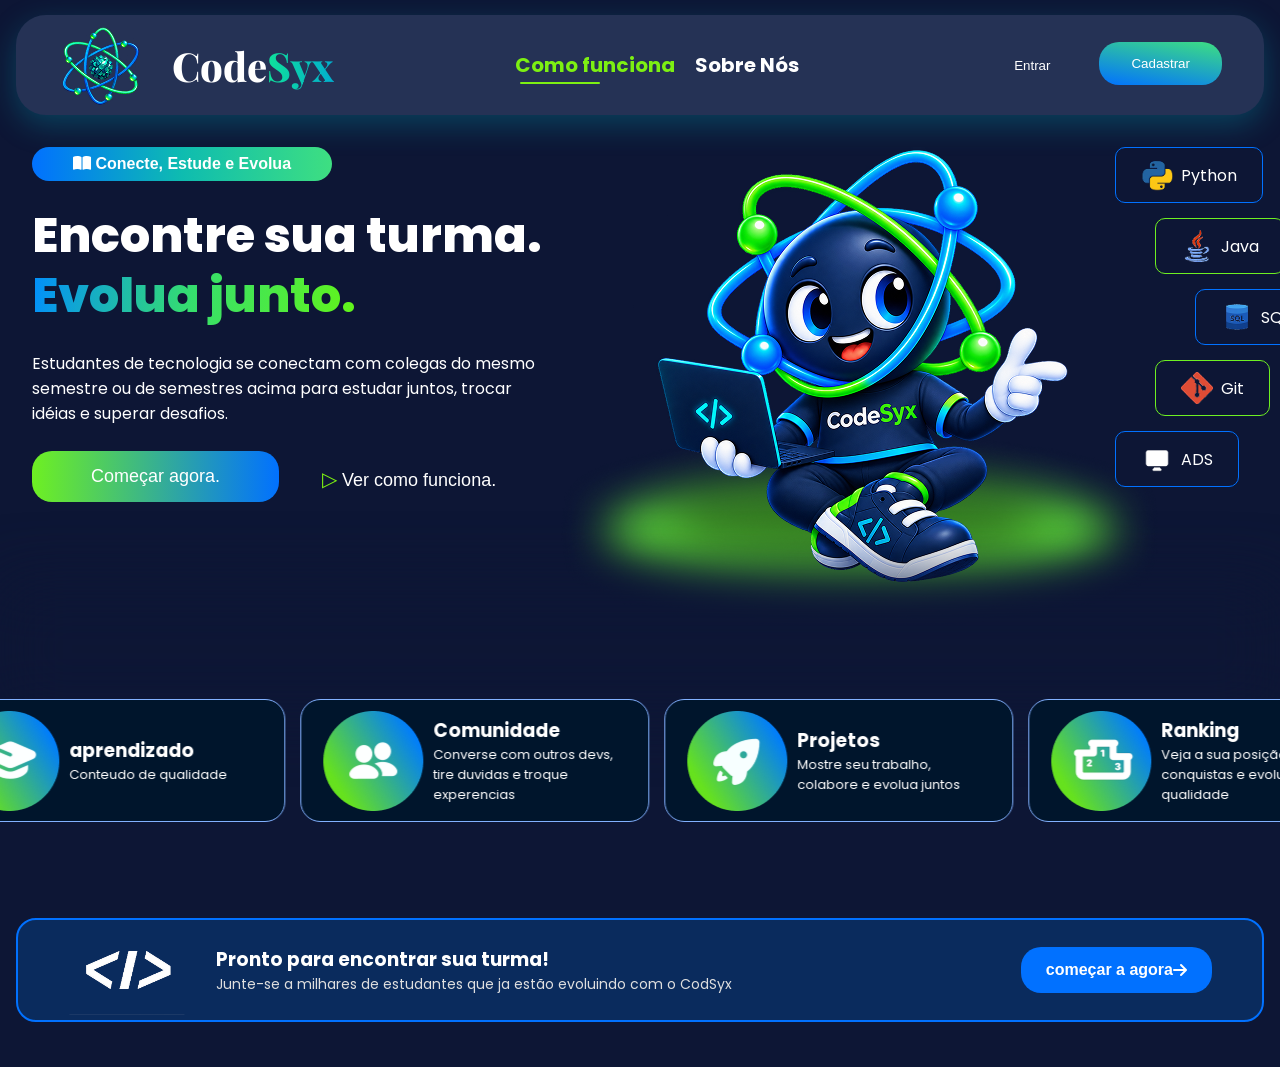
==== commit 735e23cc: "ajustes logo head" ====
--- a/index.html
+++ b/index.html
@@ -5,6 +5,7 @@
     <meta charset="UTF-8">
     <meta name="viewport" content="width=device-width, initial-scale=1.0">
     <link rel="stylesheet" href="assets/css/style.css">
+    <link rel="icon" type="image/png" sizes="16x16" href="assets/img/logoheader.png">
     <link rel="stylesheet" href="https://cdnjs.cloudflare.com/ajax/libs/font-awesome/6.7.2/css/all.min.css">
     <title>CodeSyx</title>
 </head>
--- a/assets/css/style.css
+++ b/assets/css/style.css
@@ -884,4 +884,78 @@
         flex-wrap: wrap;
         justify-content: center;
     }
-}+}
+
+
+/* CARROSSEL DA HOME */
+
+.carrossel-funcionalidades {
+    position: relative;
+    width: 100%;
+    top: -96px;
+}
+
+.carrossel-funcionalidades .funcionalidades {
+    top: 0;
+    overflow-x: auto;
+    display: flex;
+    flex-wrap: nowrap;
+    gap: 15px;
+    padding: 5px 2px;
+    scrollbar-width: none;
+}
+
+.carrossel-funcionalidades .funcionalidades::-webkit-scrollbar {
+    display: none;
+}
+
+.carrossel-funcionalidades .card-funcionalidade {
+    flex: 0 0 calc((100% - 45px) / 4);
+    min-width: 250px;
+}
+
+.carrossel-seta {
+    position: absolute;
+    top: 50%;
+    z-index: 5;
+    transform: translateY(-50%);
+    width: 40px;
+    height: 40px;
+    border: 1px solid #0171FF;
+    border-radius: 50%;
+    background: #253255;
+    color: white;
+    cursor: pointer;
+}
+
+.carrossel-seta:hover {
+    background: #0171FF;
+}
+
+.carrossel-anterior {
+    left: -15px;
+}
+
+.carrossel-proxima {
+    right: -15px;
+}
+
+.carrossel-seta:disabled {
+    cursor: default;
+}
+
+@media (max-width: 900px) {
+    .carrossel-funcionalidades {
+        top: 0;
+        margin-top: 30px;
+    }
+
+    .carrossel-funcionalidades .card-funcionalidade {
+        flex-basis: 85%;
+        min-width: 0;
+    }
+
+    .carrossel-seta {
+        display: none;
+    }
+}
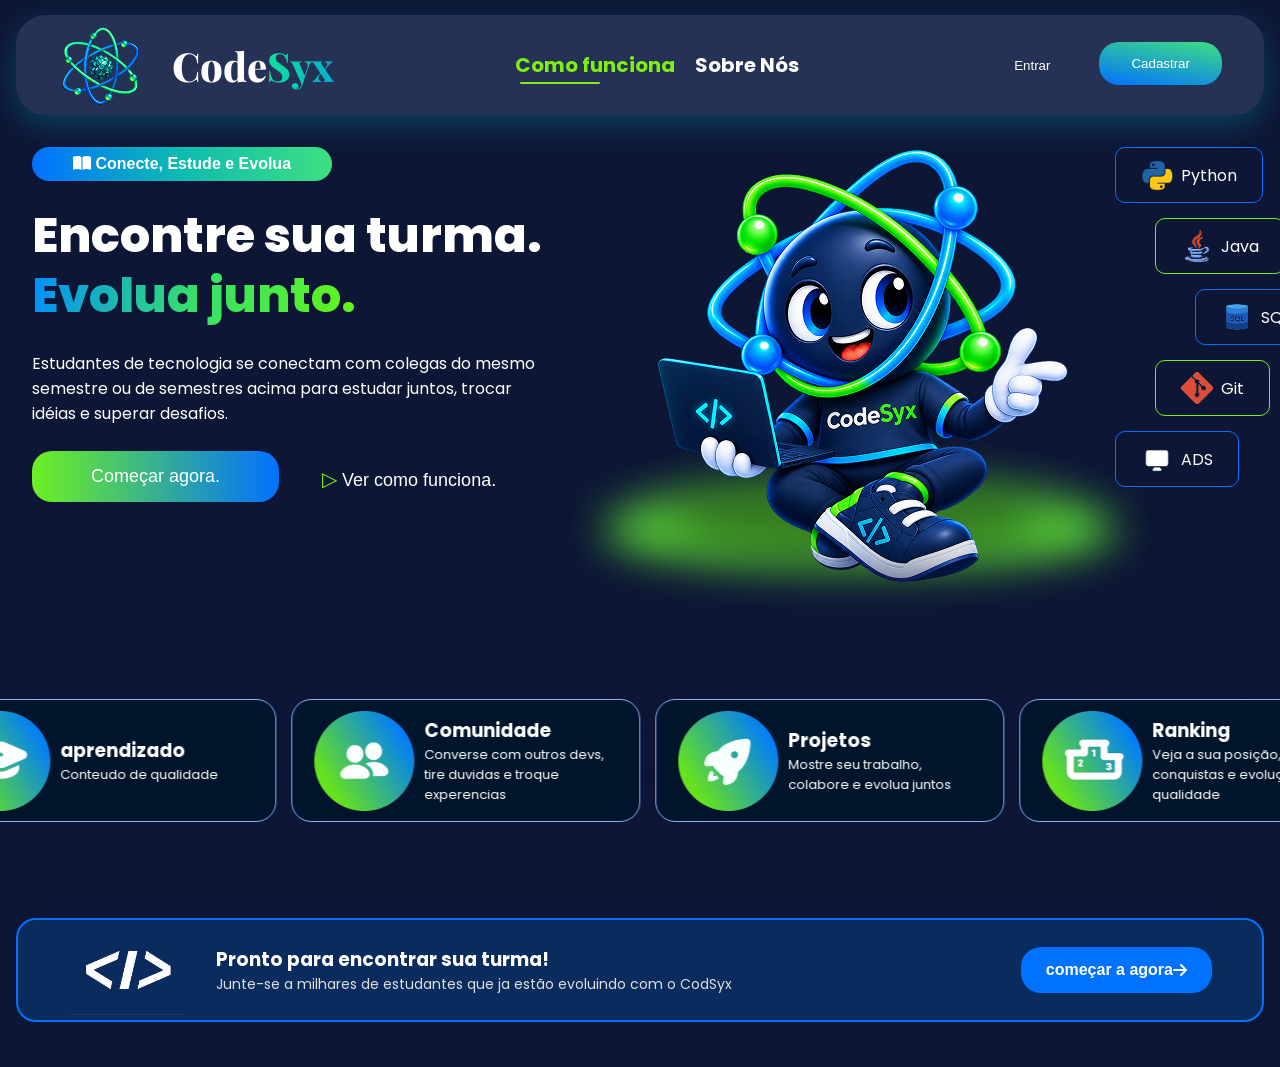
==== commit 7582a07c: "ajuste carrossel js" ====
--- a/index.html
+++ b/index.html
@@ -12,36 +12,36 @@
 
 <body>
     <div class="fundo-home">
-       <header class="header-home">
-    <input type="checkbox" id="menu-toggle" class="menu-toggle">
+        <header class="header-home">
+            <input type="checkbox" id="menu-toggle" class="menu-toggle">
 
-    <div class="nav-home-header">
-        <div class="logo">
-            <img src="assets/img/logo.png" alt="Logo CodeSyx">
-            <h2>Code<span>Syx</span></h2>
-        </div>
+            <div class="nav-home-header">
+                <div class="logo">
+                    <img src="assets/img/logo.png" alt="Logo CodeSyx">
+                    <h2>Code<span>Syx</span></h2>
+                </div>
 
-        <label for="menu-toggle" class="hamburguer" aria-label="Abrir menu">
-            <span></span>
-            <span></span>
-            <span></span>
-        </label>
+                <label for="menu-toggle" class="hamburguer" aria-label="Abrir menu">
+                    <span></span>
+                    <span></span>
+                    <span></span>
+                </label>
 
-        <nav class="nav-home">
-            <ul>
-                <li><a href="#comofunciona" class="ativo">Como funciona</a></li>
-                <li><a href="pages/sobrenos.html">Sobre Nós</a></li>
-            </ul>
-        </nav>
+                <nav class="nav-home">
+                    <ul>
+                        <li><a href="#comofunciona" class="ativo">Como funciona</a></li>
+                        <li><a href="pages/sobrenos.html">Sobre Nós</a></li>
+                    </ul>
+                </nav>
 
-        <div class="login">
-            <a href="pages/cadastro.html"><button class="btn login-entrar">Entrar</button></a>
-            <a href="pages/cadastro.html"><button class="btn cadastro">Cadastrar</button></a>
-        </div>
-    </div>
-</header>
+                <div class="login">
+                    <a href="pages/cadastro.html"><button class="btn login-entrar">Entrar</button></a>
+                    <a href="pages/cadastro.html"><button class="btn cadastro">Cadastrar</button></a>
+                </div>
+            </div>
+        </header>
+
         <main>
-
 
             <div class="hero-conteudo">
                 <div class="escrita-home">
@@ -86,41 +86,42 @@
                             <img src="assets/img/ADS.png" alt="">
                             <span>ADS</span>
                         </div>
-
-
                     </div>
                 </div>
             </div>
 
     </div>
     <div class="blur-home"></div>
-    <div class="funcionalidades">
-        <div class="card-funcionalidade">
-            <img src="assets/img/aprendizado.png" alt="icone de livro">
-            <div class="card-texto">
-                <h3>aprendizado</h3>
-                <p>Conteudo de qualidade</p>
+
+    <div class="funcionalidades-wrapper">
+        <div class="funcionalidades">
+            <div class="card-funcionalidade">
+                <img src="assets/img/aprendizado.png" alt="icone de livro">
+                <div class="card-texto">
+                    <h3>aprendizado</h3>
+                    <p>Conteudo de qualidade</p>
+                </div>
             </div>
-        </div>
-        <div class="card-funcionalidade">
-            <img src="assets/img/comunidade.png" alt="icone de pessoas">
-            <div class="card-texto">
-                <h3>Comunidade</h3>
-                <p>Converse com outros devs, tire duvidas e troque experencias</p>
+            <div class="card-funcionalidade">
+                <img src="assets/img/comunidade.png" alt="icone de pessoas">
+                <div class="card-texto">
+                    <h3>Comunidade</h3>
+                    <p>Converse com outros devs, tire duvidas e troque experencias</p>
+                </div>
             </div>
-        </div>
-        <div class="card-funcionalidade">
-            <img src="assets/img/projetos.png" alt="icone de foguete">
-            <div class="card-texto">
-                <h3>Projetos</h3>
-                <p>Mostre seu trabalho, colabore e evolua juntos</p>
+            <div class="card-funcionalidade">
+                <img src="assets/img/projetos.png" alt="icone de foguete">
+                <div class="card-texto">
+                    <h3>Projetos</h3>
+                    <p>Mostre seu trabalho, colabore e evolua juntos</p>
+                </div>
             </div>
-        </div>
-        <div class="card-funcionalidade">
-            <img src="assets/img/rank.png" alt="icone de trofeu">
-            <div class="card-texto">
-                <h3>Ranking</h3>
-                <p>Veja a sua posição, conquistas e evolução na qualidade</p>
+            <div class="card-funcionalidade">
+                <img src="assets/img/rank.png" alt="icone de trofeu">
+                <div class="card-texto">
+                    <h3>Ranking</h3>
+                    <p>Veja a sua posição, conquistas e evolução na qualidade</p>
+                </div>
             </div>
         </div>
     </div>
--- a/assets/css/style.css
+++ b/assets/css/style.css
@@ -333,6 +333,7 @@
     align-items: center;
     justify-content: center;
     gap: 10px;
+    flex-shrink: 0;
 }
 
 .funcionalidades {
@@ -340,6 +341,13 @@
     gap: 15px;
     position: relative;
     top: -96px;
+}
+
+.funcionalidades-wrapper {
+    width: 100%;
+    max-width: 100%;
+    overflow-x: clip;
+    overflow-y: visible;
 }
 
 .card-funcionalidade img {
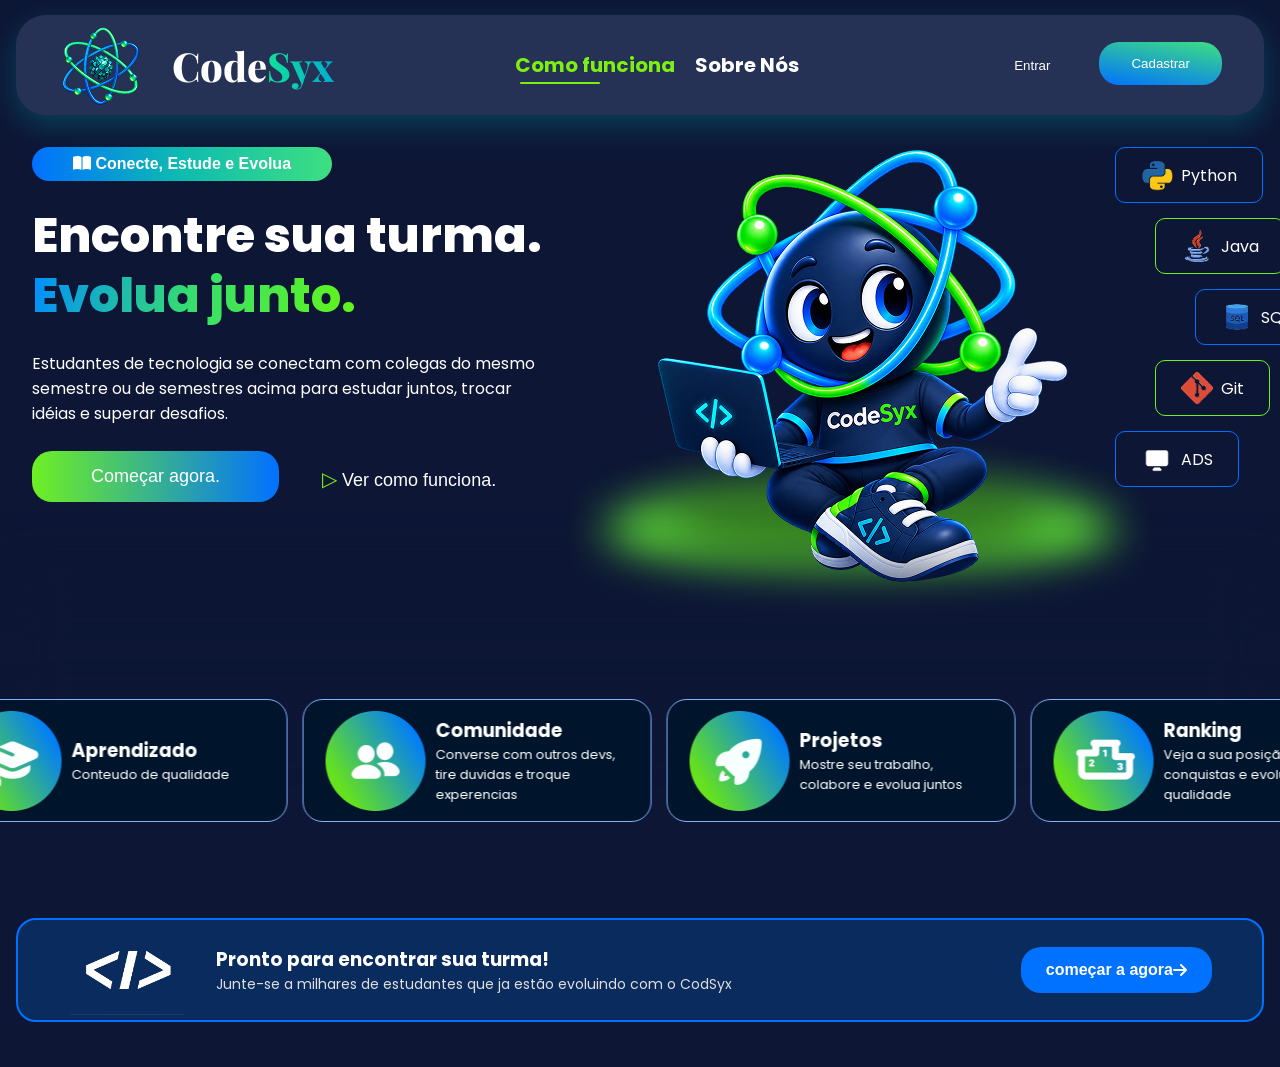
==== commit 5133c21d: "Ajustes" ====
--- a/index.html
+++ b/index.html
@@ -98,7 +98,7 @@
             <div class="card-funcionalidade">
                 <img src="assets/img/aprendizado.png" alt="icone de livro">
                 <div class="card-texto">
-                    <h3>aprendizado</h3>
+                    <h3>Aprendizado</h3>
                     <p>Conteudo de qualidade</p>
                 </div>
             </div>
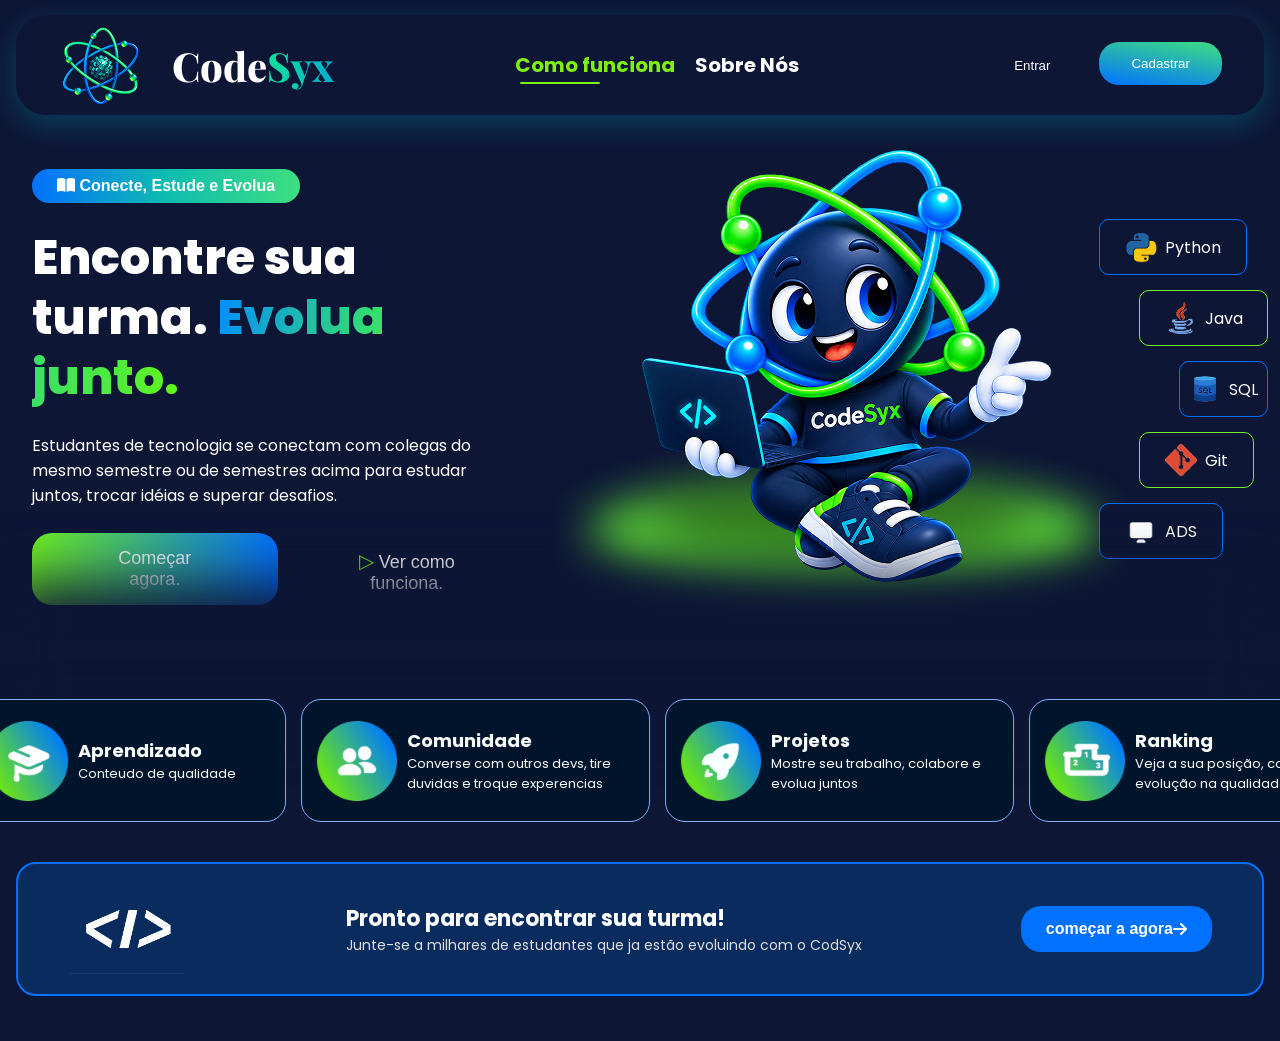
==== commit ddb0f5ce: "Ajuste link" ====
--- a/index.html
+++ b/index.html
@@ -36,7 +36,7 @@
 
                 <div class="login">
                     <a href="pages/cadastro.html"><button class="btn login-entrar">Entrar</button></a>
-                    <a href="pages/cadastro.html"><button class="btn cadastro">Cadastrar</button></a>
+                    <a href="pages/cadastro.html#cadastro"><button class="btn cadastro">Cadastrar</button></a>
                 </div>
             </div>
         </header>
@@ -53,7 +53,7 @@
                         juntos, trocar idéias e superar desafios. </p>
 
                     <div class="hero-botoes">
-                        <a href="pages/cadastro.html"><button class="btn-texto-hero primeiro-btn-hero">
+                        <a href="pages/cadastro.html#cadastro"><button class="btn-texto-hero primeiro-btn-hero">
                                 Começar agora.
                             </button></a>
 
--- a/assets/css/style.css
+++ b/assets/css/style.css
@@ -1,5 +1,3 @@
-
-
 @import url('https://fonts.googleapis.com/css2?family=Playfair+Display:wght@400;500;600;700&family=Poppins:wght@400;500;600;700&display=swap');
 
 :root {
@@ -20,23 +18,26 @@
     font-family: 'Poppins', sans-serif;
     background-color: var(--cor-de-fundo);
     color: var(--cor-letra-geral);
-}
+    overflow-x: hidden;
+}
+
+/* ---------- HEADER ---------- */
 
 header {
     display: flex;
     justify-content: center;
     align-items: center;
-
+    padding: 0 16px;
 }
 
 .nav-home-header {
-    background-color: #253255;
-    width: 1299px;
+    width: 100%;
+    max-width: 1299px;
     height: 100px;
     display: flex;
     align-items: center;
-    justify-items: center;
     justify-content: space-between;
+    gap: 20px;
     padding: 20px 40px;
     margin-top: 15px;
     border-radius: 30px;
@@ -140,48 +141,73 @@
 }
 
 .btn:hover {
-    transition: 0.5s ease;
     transform: translateY(-5px);
 }
 
+/* Menu hambúrguer escondido no desktop */
+.menu-toggle {
+    display: none;
+}
+
+.hamburguer {
+    display: none;
+}
+
+/* ---------- HOME: HERO ---------- */
+
+.fundo-home {
+    background-image: url("../img/fundohome.png");
+    background-repeat: no-repeat;
+    background-position: center;
+    background-size: cover;
+    background-attachment: fixed;
+}
+
+main {
+    margin: 32px;
+}
+
+.hero-conteudo {
+    display: flex;
+    align-items: center;
+    justify-content: space-between;
+    gap: 20px;
+}
+
+.escrita-home {
+    display: flex;
+    flex-direction: column;
+    gap: 25px;
+}
+
 .tag-toco-home {
+    width: fit-content;
+    max-width: 100%;
     padding: 8px 25px;
     border-radius: 20px;
     text-align: center;
-    width: 300px;
     font-weight: 600;
     background: linear-gradient(90deg, #0171FF, #0EBCB0, #3EDF81);
-
-}
-
-main {
-    margin: 32px;
-}
-
-.escrita-home {
-    display: flex;
-    flex-direction: column;
-    gap: 25px;
 }
 
 .escrita-home h1 {
+    width: 100%;
+    max-width: 523px;
     font-size: 48px;
     font-weight: 800;
-    width: 523px;
     line-height: 60px;
 }
 
 .detalhe-titulo-h1 {
-    width: 100px;
     background: linear-gradient(100deg, #008DFF, #36DF6C, #63F518);
     background-clip: text;
     -webkit-text-fill-color: transparent;
-
 }
 
 .escrita-home p {
+    width: 100%;
+    max-width: 516px;
     font-size: 16px;
-    width: 516px;
 }
 
 .hero-botoes {
@@ -196,7 +222,6 @@
     font-weight: 300;
     color: var(--cor-letra-geral);
     transition: 0.5s ease;
-
 }
 
 .primeiro-btn-hero {
@@ -218,25 +243,21 @@
 }
 
 .btn-texto-hero:hover {
-    transition: 0.5s ease;
     transform: translateY(-5px);
 }
 
-.fundo-home {
-    background-image: url("../img/fundohome.png");
-    background-repeat: no-repeat;
-    background-position: center;
-    background-size: cover;
-    background-attachment: fixed;
-}
-
-.hero-conteudo {
-    display: flex;
-}
-
 .hero-imagem {
     display: flex;
-}
+    align-items: center;
+    min-width: 0;
+}
+
+.hero-imagem img {
+    max-width: 100%;
+    height: auto;
+}
+
+/* Tags flutuantes (Python, Java...) */
 
 .tag {
     padding: 11px 25px;
@@ -269,53 +290,20 @@
     border: 1px solid var(--cor-principal01);
 }
 
-.tags-flutuantes .tag:nth-child(1) {
-    margin-left: -50px;
-}
-
-.tags-flutuantes .tag:nth-child(2) {
-    margin-left: -10px;
-}
-
-.tags-flutuantes .tag:nth-child(3) {
-    margin-left: 30px;
-}
-
-.tags-flutuantes .tag:nth-child(4) {
-    margin-left: -10px;
-}
-
-.tags-flutuantes .tag:nth-child(5) {
-    margin-left: -50px;
-}
-
-.tags-flutuantes .tag:nth-child(1):hover {
-    transition: 0.5s ease;
+.tags-flutuantes .tag:nth-child(1) { margin-left: -50px; }
+.tags-flutuantes .tag:nth-child(2) { margin-left: -10px; }
+.tags-flutuantes .tag:nth-child(3) { margin-left: 30px; }
+.tags-flutuantes .tag:nth-child(4) { margin-left: -10px; }
+.tags-flutuantes .tag:nth-child(5) { margin-left: -50px; }
+
+.tags-flutuantes .tag:hover {
     transform: translateX(10px);
 }
 
-.tags-flutuantes .tag:nth-child(2):hover {
-    transition: 0.5s ease;
-    transform: translateX(10px);
-}
-
-.tags-flutuantes .tag:nth-child(3):hover {
-    transition: 0.5s ease;
-    transform: translateX(10px);
-}
-
-.tags-flutuantes .tag:nth-child(4):hover {
-    transition: 0.5s ease;
-    transform: translateX(10px);
-}
-
-.tags-flutuantes .tag:nth-child(5):hover {
-    transition: 0.5s ease;
-    transform: translateX(10px);
-}
+/* ---------- HOME: CARDS (carrossel do script.js) ---------- */
 
 .blur-home {
-    width: 1340px;
+    width: 100%;
     height: 132px;
     position: relative;
     top: -80px;
@@ -323,9 +311,27 @@
     filter: blur(30px);
 }
 
+/* O wrapper corta o que sai da tela, senão a página fica mais larga */
+.funcionalidades-wrapper {
+    position: relative;
+    z-index: 1;
+    margin-top: -96px;
+    overflow: hidden;
+}
+
+/* O script.js faz esta faixa correr sozinha */
+.funcionalidades {
+    display: flex;
+    gap: 15px;
+    padding-right: 15px;
+    margin: 0;
+}
+
 .card-funcionalidade {
     width: 349px;
-    height: 123px;
+    flex-shrink: 0;
+    min-height: 123px;
+    padding: 15px;
     background-color: #00152C;
     border: 1px solid #82B1FE;
     border-radius: 20px;
@@ -333,58 +339,48 @@
     align-items: center;
     justify-content: center;
     gap: 10px;
+}
+
+.card-funcionalidade img {
+    width: 80px;
+    height: 80px;
     flex-shrink: 0;
 }
 
-.funcionalidades {
-    display: flex;
-    gap: 15px;
-    position: relative;
-    top: -96px;
-}
-
-.funcionalidades-wrapper {
-    width: 100%;
-    max-width: 100%;
-    overflow-x: clip;
-    overflow-y: visible;
-}
-
-.card-funcionalidade img {
-    width: 100px;
-    height: 100px;
+.card-texto {
+    min-width: 0;
+}
+
+.card-texto h3 {
+    font-size: 18px;
 }
 
 .card-texto p {
     font-size: 13px;
-    width: 194px;
-}
+}
+
+/* ---------- HOME: BANNER FINAL ---------- */
 
 .cta-inferior {
-    margin: 0 auto 45px;
+    width: calc(100% - 32px);
+    max-width: 1300px;
+    margin: 40px auto 45px;
+    padding: 20px 50px;
     background-color: rgba(0, 124, 254, 0.2);
-    width: 1300px;
-    height: 100px;
     display: flex;
     align-items: center;
     justify-content: space-between;
-    padding: 50px;
+    gap: 20px;
     border-radius: 20px;
     border: 2px solid var(--cor-principal02);
-    
-    
-}
-.cta-inferior img{
+}
+
+.cta-inferior img {
     width: 120px;
     height: 90px;
 }
 
-.cta-texto{
-    position: relative;
-    right: 130px;
-}
-
-.cta-texto h2{
+.cta-texto h3 {
     font-size: 22px;
     font-weight: 700;
 }
@@ -394,7 +390,7 @@
     color: #DFDFDF;
 }
 
-.btn-cta-inferior{
+.btn-cta-inferior {
     background-color: var(--cor-principal02);
     border: none;
     padding: 14px 25px;
@@ -402,13 +398,14 @@
     font-size: 16px;
     font-weight: 700;
     color: var(--cor-letra-geral);
-    
-}
-
-.fa-arrow-right{
-position: relative;
-top: 1px;
-}
+}
+
+.fa-arrow-right {
+    position: relative;
+    top: 1px;
+}
+
+/* ---------- PÁGINA SOBRE ---------- */
 
 .sobre-main {
     max-width: 1300px;
@@ -432,10 +429,6 @@
     font-size: 46px;
     font-weight: 800;
     line-height: 58px;
-}
-
-.sobre-hero .detalhe-titulo-h1 {
-    width: auto;
 }
 
 .sobre-hero p {
@@ -522,10 +515,6 @@
 .devs-titulo {
     font-size: 38px;
     font-weight: 800;
-}
-
-.devs-titulo .detalhe-titulo-h1 {
-    width: auto;
 }
 
 .devs-subtitulo {
@@ -608,7 +597,81 @@
     border-color: transparent;
 }
 
+/* =========================================================
+   RESPONSIVO
+   ========================================================= */
+
+/* Notebook pequeno / tablet largo: hero continua lado a lado */
 @media (max-width: 1100px) {
+    .nav-home-header {
+        padding: 15px 24px;
+    }
+
+    .logo {
+        gap: 15px;
+    }
+
+    .logo h2 {
+        font-size: 32px;
+    }
+
+    .logo img {
+        width: 64px;
+        height: 62px;
+    }
+
+    .nav-home ul li a {
+        font-size: 17px;
+    }
+
+    .btn {
+        padding: 12px 20px;
+    }
+
+    /* Hero */
+    .escrita-home h1 {
+        font-size: 40px;
+        line-height: 50px;
+        max-width: 440px;
+    }
+
+    .escrita-home p {
+        max-width: 440px;
+    }
+
+    .primeiro-btn-hero {
+        padding: 15px 35px;
+    }
+
+    .hero-imagem {
+        flex: 1;
+        justify-content: center;
+    }
+
+    .hero-imagem img {
+        max-width: 380px;
+        width: 100%;
+    }
+
+    .tags-flutuantes {
+        display: none;
+    }
+
+    /* A barra de blur cobria os botões nessa largura */
+    .blur-home {
+        display: none;
+    }
+
+    /* Carrossel de cards: um pouco menor */
+    .funcionalidades-wrapper {
+        margin-top: 30px;
+    }
+
+    .card-funcionalidade {
+        width: 330px;
+    }
+
+    /* Sobre */
     .sobre-pilares {
         grid-template-columns: 1fr;
     }
@@ -618,71 +681,17 @@
     }
 }
 
-@media (max-width: 600px) {
-    .sobre-hero h1 {
-        font-size: 32px;
-        line-height: 42px;
-    }
-
-    .devs-lista {
-        grid-template-columns: 1fr;
-    }
-}
-
-/* Menu hambúrguer escondido*/
-.menu-toggle {
-    display: none;
-}
-
-.hamburguer {
-    display: none;
-}
-
-/* Telas médias */
-@media (max-width: 1340px) {
-    header {
-        padding: 0 16px;
-    }
-
-    .nav-home-header {
-        width: 100%;
-        max-width: 1299px;
-    }
-
-    .blur-home {
-        width: 100%;
-    }
-
-    .cta-inferior {
-        width: calc(100% - 32px);
-    }
-
-    .funcionalidades {
-        flex-wrap: wrap;
-        justify-content: center;
-    }
-}
-
-/* Tablet e celular */
+/* Tablet pequeno e celular: hambúrguer e tudo empilhado */
 @media (max-width: 900px) {
-    body {
-        overflow-x: hidden;
-    }
-
     .fundo-home {
         background-attachment: scroll;
     }
 
-    /* Header e hambúrguer */
     .nav-home-header {
         height: auto;
         padding: 15px 20px;
         flex-wrap: wrap;
         border-radius: 25px;
-    }
-
-    .logo {
-        gap: 12px;
     }
 
     .logo h2 {
@@ -728,6 +737,11 @@
         margin-top: 20px;
     }
 
+    .login a,
+    .login .btn {
+        width: 100%;
+    }
+
     .nav-home ul {
         flex-direction: column;
         align-items: center;
@@ -738,10 +752,6 @@
         left: 50%;
     }
 
-    .login .btn {
-        width: 100%;
-    }
-
     /* Hambúrguer vira X */
     .menu-toggle:checked ~ .nav-home-header .hamburguer span:nth-child(1) {
         transform: translateY(9px) rotate(45deg);
@@ -755,9 +765,14 @@
         transform: translateY(-9px) rotate(-45deg);
     }
 
-    /* Home */
+    /* Hero empilhado */
     main {
         margin: 24px 16px;
+    }
+
+    .hero-conteudo {
+        flex-direction: column;
+        gap: 30px;
     }
 
     .escrita-home {
@@ -765,19 +780,14 @@
         text-align: center;
     }
 
-    .tag-toco-home {
-        width: auto;
+    .escrita-home h1 {
+        font-size: 36px;
+        line-height: 46px;
         max-width: 100%;
     }
 
-    .escrita-home h1 {
-        width: 100%;
-        font-size: 32px;
-        line-height: 42px;
-    }
-
     .escrita-home p {
-        width: 100%;
+        max-width: 100%;
     }
 
     .hero-botoes {
@@ -785,57 +795,51 @@
         justify-content: center;
     }
 
-    .hero-conteudo,
     .hero-imagem {
+        flex: none;
+        width: 100%;
         flex-direction: column;
         align-items: center;
-        gap: 30px;
+        gap: 20px;
     }
 
     .hero-imagem img {
-        max-width: 100%;
-        height: auto;
-    }
-
-    /* Esconde as tags de linguagens */
+        max-width: 340px;
+    }
+
+    /* Tags de linguagens viram uma fileira de chips */
     .tags-flutuantes {
-        display: none;
-    }
-
-    .blur-home {
-        display: none;
-    }
-
-    .funcionalidades {
-        top: 0;
-        margin-top: 30px;
+        display: flex;
+        flex-direction: row;
+        flex-wrap: wrap;
+        justify-content: center;
+        gap: 10px;
+    }
+
+    .tags-flutuantes .tag:nth-child(n) {
+        margin-left: 0;
+    }
+
+    .tag {
+        padding: 8px 16px;
+        font-size: 14px;
+    }
+
+    .tag img {
+        width: 24px;
+        height: 24px;
+    }
+
+    /* Cards do carrossel: tablet pequeno */
+    .card-funcionalidade {
+        width: 320px;
+    }
+
+    /* Banner final empilhado */
+    .cta-inferior {
         flex-direction: column;
-        align-items: center;
-    }
-
-    .card-funcionalidade {
-        width: 100%;
-        max-width: 400px;
-        height: auto;
-        padding: 15px;
-    }
-
-    .card-texto p {
-        width: auto;
-    }
-
-    .cta-inferior {
-        height: auto;
         padding: 30px 20px;
-        flex-direction: column;
-        gap: 20px;
         text-align: center;
-        margin: 40px 16px 30px;
-        width: auto;
-    }
-
-    .cta-texto {
-        right: 0;
     }
 
     /* Sobre */
@@ -859,7 +863,7 @@
     }
 }
 
-/* Celular pequeno */
+/* Celular */
 @media (max-width: 600px) {
     .logo h2 {
         font-size: 24px;
@@ -875,6 +879,34 @@
         line-height: 38px;
     }
 
+    .primeiro-btn-hero {
+        padding: 15px 40px;
+    }
+
+    .hero-imagem img {
+        max-width: 260px;
+    }
+
+    /* Cards do carrossel: celular */
+    .card-funcionalidade {
+        width: 280px;
+        min-height: 100px;
+        padding: 12px;
+    }
+
+    .card-funcionalidade img {
+        width: 60px;
+        height: 60px;
+    }
+
+    .card-texto h3 {
+        font-size: 16px;
+    }
+
+    .card-texto p {
+        font-size: 12px;
+    }
+
     .sobre-hero h1 {
         font-size: 28px;
         line-height: 38px;
@@ -888,82 +920,12 @@
         font-size: 26px;
     }
 
+    .devs-lista {
+        grid-template-columns: 1fr;
+    }
+
     .dev-links {
         flex-wrap: wrap;
         justify-content: center;
     }
-}
-
-
-/* CARROSSEL DA HOME */
-
-.carrossel-funcionalidades {
-    position: relative;
-    width: 100%;
-    top: -96px;
-}
-
-.carrossel-funcionalidades .funcionalidades {
-    top: 0;
-    overflow-x: auto;
-    display: flex;
-    flex-wrap: nowrap;
-    gap: 15px;
-    padding: 5px 2px;
-    scrollbar-width: none;
-}
-
-.carrossel-funcionalidades .funcionalidades::-webkit-scrollbar {
-    display: none;
-}
-
-.carrossel-funcionalidades .card-funcionalidade {
-    flex: 0 0 calc((100% - 45px) / 4);
-    min-width: 250px;
-}
-
-.carrossel-seta {
-    position: absolute;
-    top: 50%;
-    z-index: 5;
-    transform: translateY(-50%);
-    width: 40px;
-    height: 40px;
-    border: 1px solid #0171FF;
-    border-radius: 50%;
-    background: #253255;
-    color: white;
-    cursor: pointer;
-}
-
-.carrossel-seta:hover {
-    background: #0171FF;
-}
-
-.carrossel-anterior {
-    left: -15px;
-}
-
-.carrossel-proxima {
-    right: -15px;
-}
-
-.carrossel-seta:disabled {
-    cursor: default;
-}
-
-@media (max-width: 900px) {
-    .carrossel-funcionalidades {
-        top: 0;
-        margin-top: 30px;
-    }
-
-    .carrossel-funcionalidades .card-funcionalidade {
-        flex-basis: 85%;
-        min-width: 0;
-    }
-
-    .carrossel-seta {
-        display: none;
-    }
-}
+}
